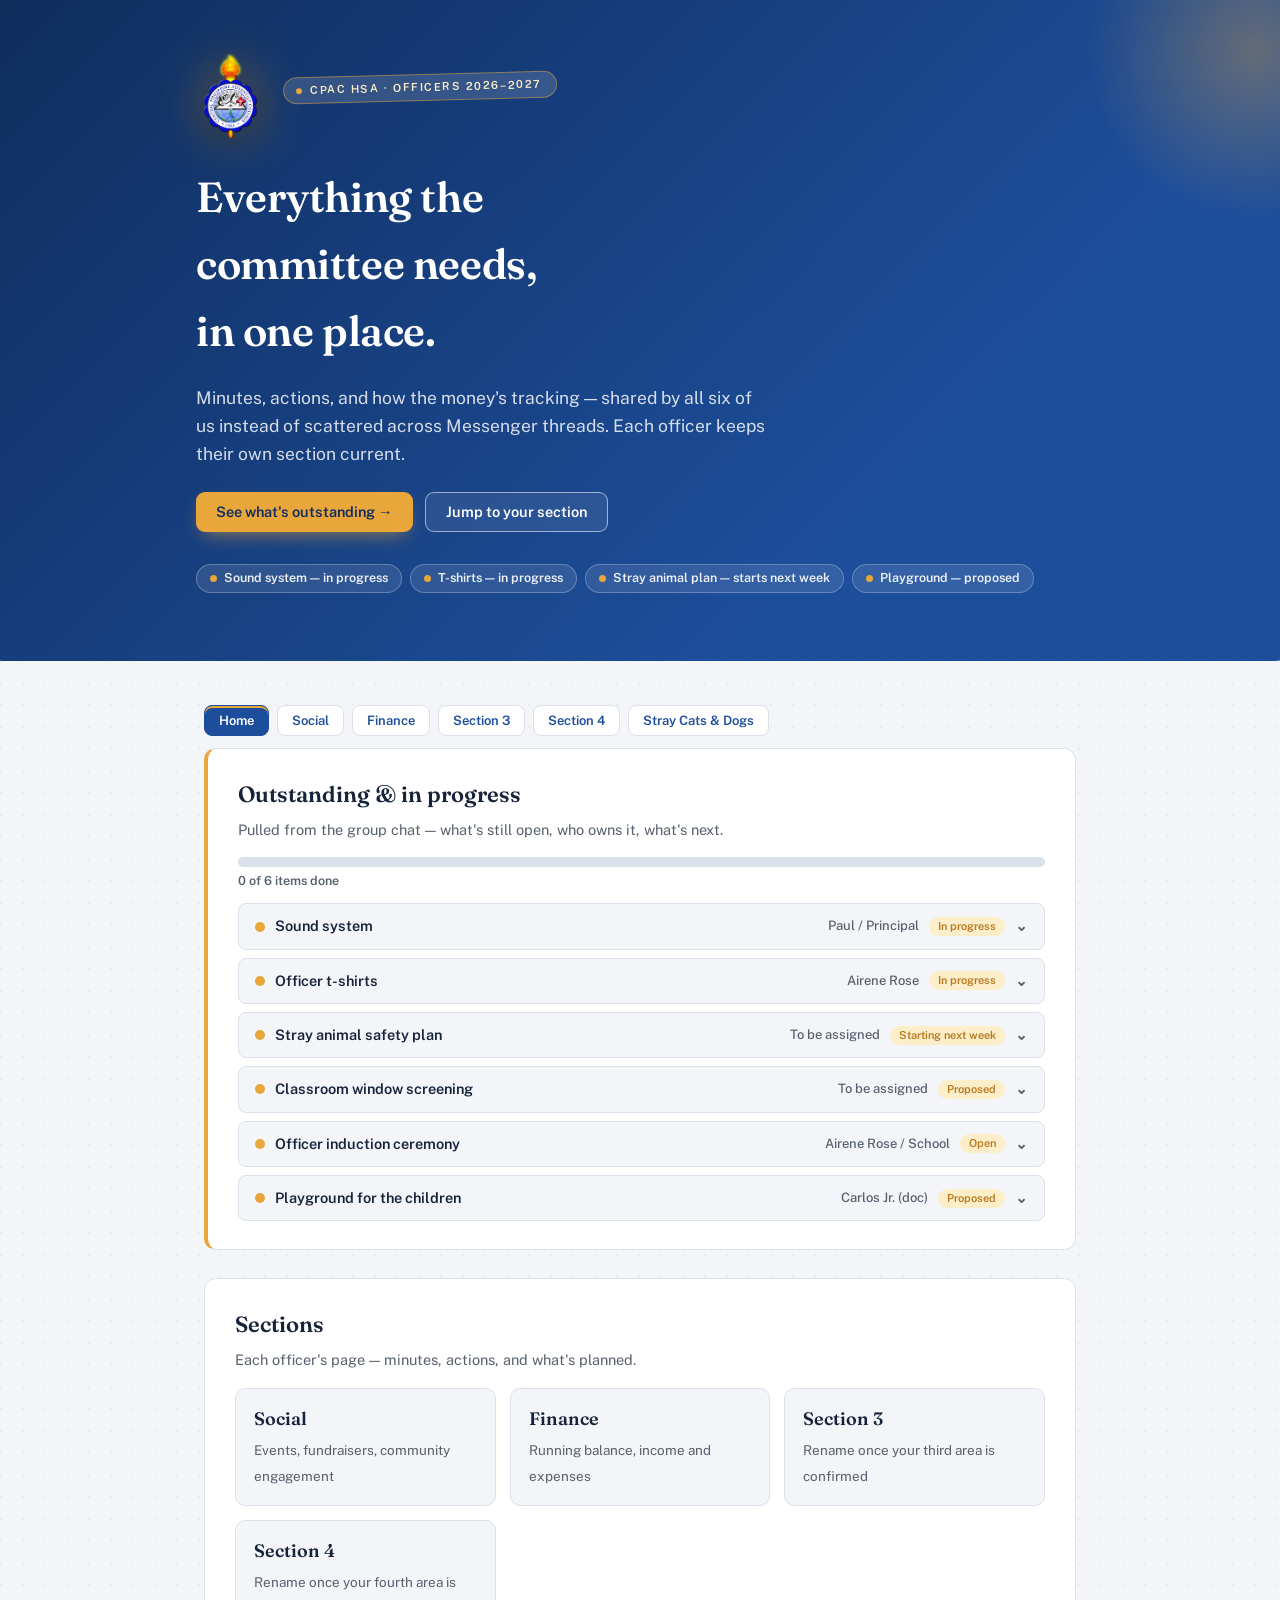
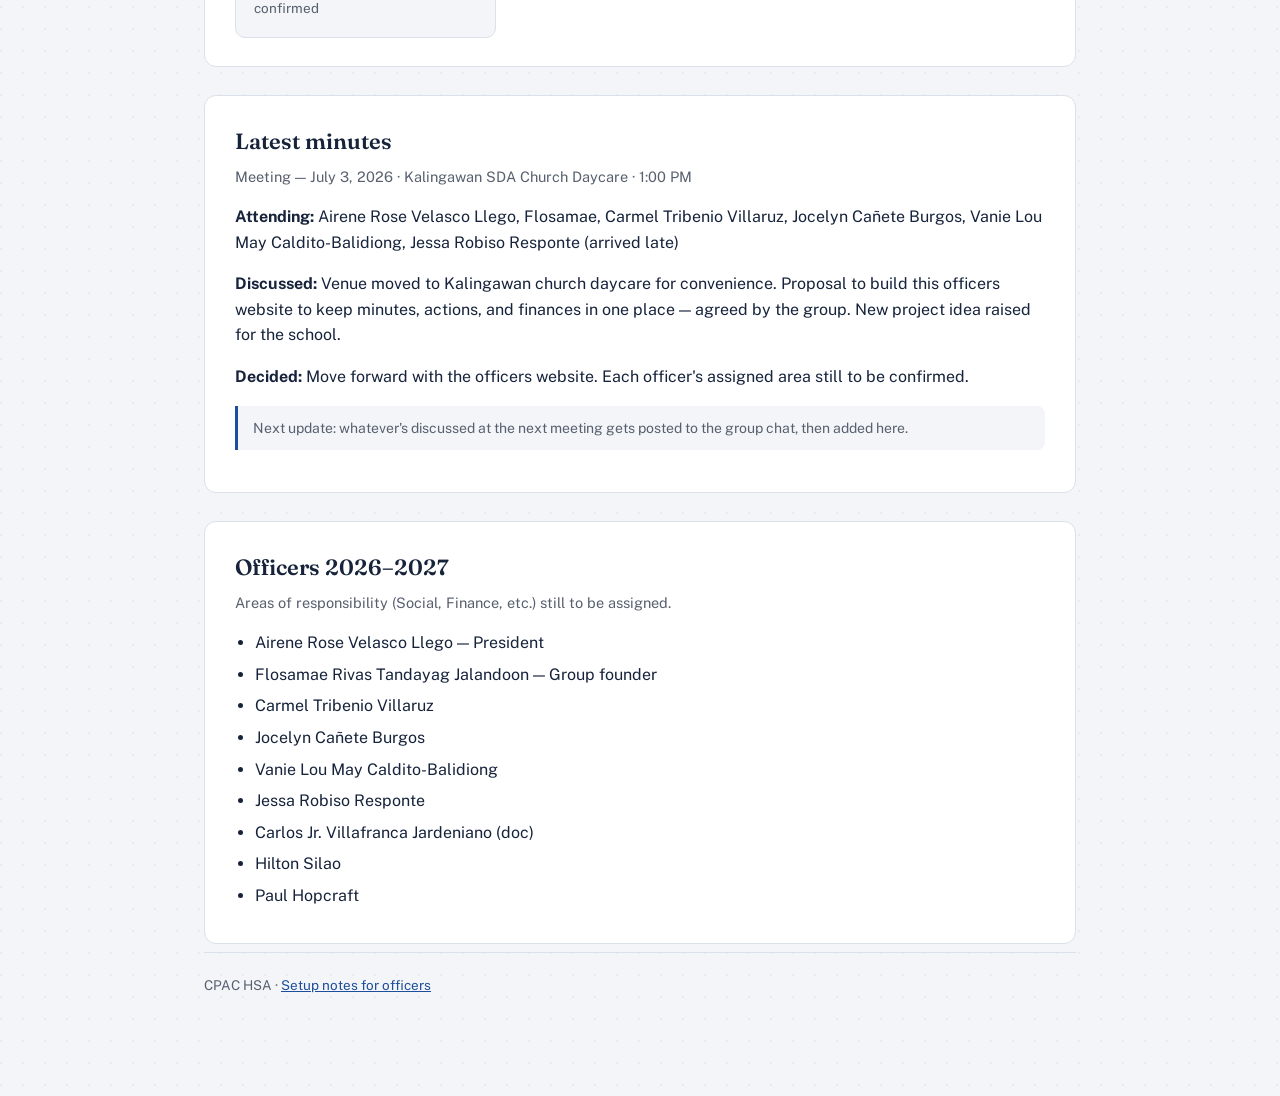
==== index.html @ 6b31837d "Add auto-counted progress bar for outstanding items and sound-system fund bar" ====
<!DOCTYPE html>
<html lang="en">
<head>
<meta charset="UTF-8">
<meta name="viewport" content="width=device-width, initial-scale=1.0">
<title>CPAC HSA — Officers Hub</title>
<link rel="icon" href="assets/logo-cpac.png">
<link rel="stylesheet" href="assets/style.css">
</head>
<body>
<header class="masthead hero-band">
  <div class="hero-inner">
    <div class="hero">
      <div class="brandrow">
        <img src="assets/logo-cpac.png" alt="Central Philippine Adventist College crest" class="crest">
        <span class="badge"><span class="dot"></span>CPAC HSA · Officers 2026&ndash;2027</span>
      </div>
      <h1>Everything the committee needs, in one place.</h1>
      <p class="lede">Minutes, actions, and how the money's tracking — shared by all six of us instead of scattered across Messenger threads. Each officer keeps their own section current.</p>
      <div class="hero-actions">
        <a href="#outstanding" class="btn primary">See what's outstanding →</a>
        <a href="#sections" class="btn secondary">Jump to your section</a>
      </div>
      <ul class="hero-chips">
        <li><a href="#chip-sound"><span class="hc-dot"></span>Sound system — in progress</a></li>
        <li><a href="#chip-tshirts"><span class="hc-dot"></span>T-shirts — in progress</a></li>
        <li><a href="#chip-stray"><span class="hc-dot"></span>Stray animal plan — starts next week</a></li>
        <li><a href="#chip-playground"><span class="hc-dot"></span>Playground — proposed</a></li>
      </ul>
    </div>
  </div>
</header>

<div class="wrap">
  <nav class="sitenav">
    <a href="index.html" class="current">Home</a>
    <a href="social.html">Social</a>
    <a href="finance.html">Finance</a>
    <a href="section-3.html">Section 3</a>
    <a href="section-4.html">Section 4</a>
    <a href="poll.html">Stray Cats &amp; Dogs</a>
  </nav>

  <main>
    <section class="card spotlight" id="outstanding">
      <h2>Outstanding &amp; in progress</h2>
      <p class="sub">Pulled from the group chat — what's still open, who owns it, what's next.</p>
      <div class="progress-track"><div class="progress-fill" id="outstanding-progress-fill"></div></div>
      <p class="progress-label" id="outstanding-progress-label">Counting…</p>
      <div class="agreed-list">
        <details class="agreed-item" id="chip-sound">
          <summary>
            <span class="dot"></span>
            <span class="ti-title">Sound system</span>
            <span class="ti-owner">Paul / Principal</span>
            <span class="status-pill open">In progress</span>
          </summary>
          <div class="agreed-detail">
            <p>Target is a JBL sound system (~₱45,000) plus a mic (~₱7,000). Paul donated ₱20,000 already; the school promised to cover the rest as a refund tied to last year's iLearn payments.</p>
            <p><strong>Next action:</strong> Paul spoke to the principal on July 2 — hoping to pick it up next week from the supplier (Jvs) once the school releases the remaining funds. Target is to have it ready before the induction ceremony.</p>
          </div>
        </details>
        <details class="agreed-item" id="chip-tshirts">
          <summary>
            <span class="dot"></span>
            <span class="ti-title">Officer t-shirts</span>
            <span class="ti-owner">Airene Rose</span>
            <span class="status-pill open">In progress</span>
          </summary>
          <div class="agreed-detail">
            <p>Plain shirt (not polo, to keep the cost down), CPAC logo on the front. Back text and a possible motto are still being finalized — the group agreed to drop "HSA Officer" from the back since it's already on the front.</p>
            <p><strong>Next action:</strong> Airene Rose is canvassing prices in Murcia (last reference was ₱350–400) before placing the order.</p>
          </div>
        </details>
        <details class="agreed-item" id="chip-stray">
          <summary>
            <span class="dot"></span>
            <span class="ti-title">Stray animal safety plan</span>
            <span class="ti-owner">To be assigned</span>
            <span class="status-pill open">Starting next week</span>
          </summary>
          <div class="agreed-detail">
            <p>A parent was bitten by a stray cat on campus and needed rabies shots. The agreed approach is prevention, not culling: fence repair, campus clean-up, no dogs on campus, and screening classroom windows.</p>
            <p><strong>Next action:</strong> Paul is providing the labor (bringing a helper down next week) — but no officer has taken ownership of seeing it through yet. <a href="poll.html">Full plan and breakdown →</a></p>
          </div>
        </details>
        <details class="agreed-item">
          <summary>
            <span class="dot"></span>
            <span class="ti-title">Classroom window screening</span>
            <span class="ti-owner">To be assigned</span>
            <span class="status-pill open">Proposed</span>
          </summary>
          <div class="agreed-detail">
            <p>Jessa's idea, to keep cats (and insects/mosquitos) from getting into classrooms through the windows.</p>
            <p><strong>Next action:</strong> Get quotes — could run as a per-classroom project once someone picks it up.</p>
          </div>
        </details>
        <details class="agreed-item">
          <summary>
            <span class="dot"></span>
            <span class="ti-title">Officer induction ceremony</span>
            <span class="ti-owner">Airene Rose / School</span>
            <span class="status-pill open">Open</span>
          </summary>
          <div class="agreed-detail">
            <p>Ma'am Drocelyn raised this with Airene Rose — no date has been confirmed yet.</p>
            <p><strong>Next action:</strong> The sound system purchase is being targeted to finish before the induction so it can be used there and presented to parents.</p>
          </div>
        </details>
        <details class="agreed-item" id="chip-playground">
          <summary>
            <span class="dot"></span>
            <span class="ti-title">Playground for the children</span>
            <span class="ti-owner">Carlos Jr. (doc)</span>
            <span class="status-pill open">Proposed</span>
          </summary>
          <div class="agreed-detail">
            <p>Raised by Carlos Jr. at the July 3 meeting: <em>"Project suggestion ko is playground para sa mga bata"</em> — "My project suggestion is a playground for the children."</p>
            <p><strong>Next action:</strong> Just a one-line proposal so far — no cost, location, or timeline discussed yet. Needs fleshing out at a future meeting.</p>
          </div>
        </details>
      </div>
    </section>

    <section class="card" id="sections">
      <h2>Sections</h2>
      <p class="sub">Each officer's page — minutes, actions, and what's planned.</p>
      <div class="section-grid">
        <a class="section-tile" href="social.html">
          <span class="name">Social</span>
          <span class="desc">Events, fundraisers, community engagement</span>
        </a>
        <a class="section-tile" href="finance.html">
          <span class="name">Finance</span>
          <span class="desc">Running balance, income and expenses</span>
        </a>
        <a class="section-tile" href="section-3.html">
          <span class="name">Section 3</span>
          <span class="desc">Rename once your third area is confirmed</span>
        </a>
        <a class="section-tile" href="section-4.html">
          <span class="name">Section 4</span>
          <span class="desc">Rename once your fourth area is confirmed</span>
        </a>
      </div>
    </section>

    <section class="card">
      <h2>Latest minutes</h2>
      <p class="sub">Meeting — July 3, 2026 · Kalingawan SDA Church Daycare · 1:00 PM</p>
      <p><strong>Attending:</strong> Airene Rose Velasco Llego, Flosamae, Carmel Tribenio Villaruz, Jocelyn Cañete Burgos, Vanie Lou May Caldito-Balidiong, Jessa Robiso Responte (arrived late)</p>
      <p><strong>Discussed:</strong> Venue moved to Kalingawan church daycare for convenience. Proposal to build this officers website to keep minutes, actions, and finances in one place — agreed by the group. New project idea raised for the school.</p>
      <p><strong>Decided:</strong> Move forward with the officers website. Each officer's assigned area still to be confirmed.</p>
      <p class="note">Next update: whatever's discussed at the next meeting gets posted to the group chat, then added here.</p>
    </section>

    <section class="card">
      <h2>Officers 2026&ndash;2027</h2>
      <p class="sub">Areas of responsibility (Social, Finance, etc.) still to be assigned.</p>
      <ul class="plans">
        <li>Airene Rose Velasco Llego — President</li>
        <li>Flosamae Rivas Tandayag Jalandoon — Group founder</li>
        <li>Carmel Tribenio Villaruz</li>
        <li>Jocelyn Cañete Burgos</li>
        <li>Vanie Lou May Caldito-Balidiong</li>
        <li>Jessa Robiso Responte</li>
        <li>Carlos Jr. Villafranca Jardeniano (doc)</li>
        <li>Hilton Silao</li>
        <li>Paul Hopcraft</li>
      </ul>
    </section>
  </main>

  <footer>CPAC HSA · <a href="SETUP.md">Setup notes for officers</a></footer>
</div>
<script>
(function(){
  function openTarget(){
    var id = location.hash.slice(1);
    if(!id) return;
    var el = document.getElementById(id);
    if(!el) return;
    var details = el.tagName === 'DETAILS' ? el : el.closest('details');
    if(details && !details.open){ details.open = true; }
    if(el.scrollIntoView) el.scrollIntoView({behavior:'smooth', block:'start'});
  }
  window.addEventListener('hashchange', openTarget);
  if(location.hash) openTarget();

  var pills = document.querySelectorAll('#outstanding .status-pill');
  var total = pills.length;
  var done = document.querySelectorAll('#outstanding .status-pill.done').length;
  var pct = total ? Math.round((done / total) * 100) : 0;
  var fill = document.getElementById('outstanding-progress-fill');
  var label = document.getElementById('outstanding-progress-label');
  if(fill) fill.style.width = pct + '%';
  if(label) label.textContent = done + ' of ' + total + ' items done';
})();
</script>
</body>
</html>
---- assets/style.css ----
@font-face{
  font-family:'Fraunces';
  font-style:normal;
  font-weight:600 700;
  font-display:swap;
  src:url([data-uri]) format('woff2');
}
@font-face{
  font-family:'Fraunces';
  font-style:italic;
  font-weight:500;
  font-display:swap;
  src:url([data-uri]) format('woff2');
}
@font-face{
  font-family:'Public Sans';
  font-style:normal;
  font-weight:400 700;
  font-display:swap;
  src:url([data-uri]) format('woff2');
}

:root{
  --paper:#F3F5F8;
  --surface:#FFFFFF;
  --ink:#16233B;
  --ink-soft:#57606E;
  --blue:#1D4E9B;
  --blue-deep:#0F2D5C;
  --blue-dim:#E1E9F7;
  --gold:#E8A63B;
  --gold-deep:#B9791F;
  --gold-dim:#FBEEC9;
  --line:#DBE1EA;
  --radius:12px;
}
*{box-sizing:border-box;}
html{scroll-behavior:smooth;}
body{
  background:
    radial-gradient(circle at 1px 1px, rgba(29,78,155,0.06) 1px, transparent 0) 0 0/22px 22px,
    var(--paper);
  color:var(--ink);
  font-family:'Public Sans',-apple-system,"Segoe UI",Roboto,Helvetica,Arial,sans-serif;
  line-height:1.6;
  font-size:16px;
  margin:0;
}
.wrap{max-width:920px; margin:0 auto; padding:0 24px 100px;}

h1,h2,h3{
  font-family:'Fraunces',Georgia,serif;
  font-weight:600;
  text-wrap:balance;
  color:var(--ink);
  margin:0;
}

/* ---- masthead / badge (section pages) ---- */
header.masthead{padding:44px 0 32px; margin-bottom:40px; border-bottom:1px solid var(--line);}
.brandrow{display:flex; align-items:center; gap:16px; margin-bottom:2px;}
.crest{height:64px; width:auto; flex:none; filter:drop-shadow(0 3px 8px rgba(22,35,59,0.18));}
.badge{
  display:inline-flex;
  align-items:center;
  gap:8px;
  font:600 11px/1 'Public Sans',sans-serif;
  letter-spacing:.14em;
  text-transform:uppercase;
  color:var(--blue);
  background:var(--blue-dim);
  padding:7px 14px 7px 12px;
  border-radius:999px;
  border:1px solid rgba(29,78,155,0.18);
  transform:rotate(-1.5deg);
  margin-bottom:18px;
}
.badge .dot{width:6px; height:6px; border-radius:50%; background:var(--gold);}
header.masthead h1{font-size:34px; margin-bottom:10px; letter-spacing:-0.01em;}
header.masthead p.tagline{
  font-family:'Fraunces',Georgia,serif;
  font-style:italic;
  font-weight:500;
  color:var(--ink-soft);
  font-size:17px;
  max-width:56ch;
  margin:0 0 4px;
}
header.masthead p.meta{color:var(--ink-soft); max-width:60ch; margin:0; font-size:14.5px;}

nav.sitenav{display:flex; flex-wrap:wrap; gap:8px; margin-top:22px;}
nav.sitenav a{
  font:600 13px/1 'Public Sans',sans-serif;
  color:var(--blue);
  background:var(--surface);
  border:1px solid var(--line);
  text-decoration:none;
  padding:8px 14px;
  border-radius:8px;
  transition:background .15s ease, color .15s ease, border-color .15s ease;
}
nav.sitenav a:hover{border-color:var(--blue); background:var(--blue-dim);}
nav.sitenav a.current{background:var(--blue); color:#fff; border-color:var(--blue); box-shadow:0 2px 0 var(--gold) inset;}

/* ---- hero band (home page only) ---- */
header.masthead.hero-band{
  position:relative;
  overflow:hidden;
  background:linear-gradient(135deg, var(--blue-deep), var(--blue) 70%);
  border-radius:0 0 28px 28px;
  padding:52px 40px 60px;
  margin:0 -24px 44px;
  color:#fff;
  border-bottom:none;
}
.hero-band::before{
  content:"";
  position:absolute;
  top:-120px; right:-120px;
  width:340px; height:340px;
  border-radius:50%;
  background:radial-gradient(circle, rgba(232,166,59,0.35), transparent 70%);
  pointer-events:none;
}
.hero-band .wrap{padding:0; max-width:100%;}
.hero-inner{max-width:920px; margin:0 auto; padding:0 16px; position:relative;}
.hero{display:flex; flex-direction:column; gap:18px; padding-bottom:8px;}
.hero .brandrow{margin-bottom:6px;}
.hero .crest{height:88px; filter:drop-shadow(0 6px 18px rgba(0,0,0,0.35)) drop-shadow(0 0 24px rgba(232,166,59,0.45));}
.hero .badge{
  background:rgba(255,255,255,0.14);
  color:var(--gold-dim);
  border:1px solid rgba(232,166,59,0.5);
}
.hero .badge .dot{background:var(--gold);}
.masthead.hero-band h1{color:#fff; font-size:42px; max-width:16ch; margin-bottom:0;}
.hero p.lede{
  font-size:17.5px;
  color:rgba(255,255,255,0.82);
  max-width:52ch;
  margin:0;
}
.hero-actions{display:flex; flex-wrap:wrap; gap:12px; margin-top:6px;}
.hero-chips{
  list-style:none; margin:14px 0 0; padding:0;
  display:flex; flex-wrap:wrap; gap:8px;
}
.hero-chips a{
  display:flex; align-items:center; gap:7px;
  font:600 12.5px/1 'Public Sans',sans-serif;
  color:rgba(255,255,255,0.92);
  background:rgba(255,255,255,0.1);
  border:1px solid rgba(255,255,255,0.25);
  border-radius:999px;
  padding:7px 13px;
  text-decoration:none;
  transition:background .15s ease, border-color .15s ease, transform .15s ease;
}
.hero-chips a:hover{
  background:rgba(255,255,255,0.2);
  border-color:rgba(232,166,59,0.7);
  transform:translateY(-1px);
}
.hero-chips .hc-dot{width:7px; height:7px; border-radius:50%; background:var(--gold); flex:none;}

@keyframes rowflash{
  0%{background:var(--gold-dim);}
  100%{background:transparent;}
}
:target{animation:rowflash 2s ease-out;}
.btn{
  display:inline-flex;
  align-items:center;
  gap:8px;
  font:600 14.5px/1 'Public Sans',sans-serif;
  padding:12px 20px;
  border-radius:9px;
  text-decoration:none;
  transition:transform .15s ease, box-shadow .15s ease;
}
.btn:hover{transform:translateY(-1px);}
.btn.primary{background:var(--gold); color:var(--blue-deep); box-shadow:0 8px 20px -8px rgba(232,166,59,0.7);}
.btn.secondary{background:rgba(255,255,255,0.08); color:#fff; border:1.5px solid rgba(255,255,255,0.55);}

main{display:flex; flex-direction:column; gap:28px; margin-top:12px;}

section.card{
  background:var(--surface);
  border:1px solid var(--line);
  border-radius:var(--radius);
  padding:28px 30px;
  transition:box-shadow .18s ease, transform .18s ease;
}
section.card:hover{box-shadow:0 14px 32px -18px rgba(15,45,92,0.28); transform:translateY(-2px);}
section.card.spotlight{border-left:4px solid var(--gold);}
section.card h2{font-size:22px; margin-bottom:6px;}
section.card .sub{color:var(--ink-soft); font-size:14.5px; margin:0 0 16px;}

.progress-track{
  height:10px;
  border-radius:999px;
  background:var(--line);
  overflow:hidden;
  margin-bottom:8px;
}
.progress-fill{
  height:100%;
  width:0%;
  background:linear-gradient(90deg, var(--blue), var(--gold));
  border-radius:999px;
  transition:width .5s ease;
}
.progress-label{
  font:600 12.5px/1 'Public Sans',sans-serif;
  color:var(--ink-soft);
  margin:0 0 16px;
}

.section-grid{display:grid; grid-template-columns:repeat(auto-fit,minmax(220px,1fr)); gap:14px;}
.section-tile{
  display:block;
  background:var(--paper);
  border:1px solid var(--line);
  border-radius:10px;
  padding:16px 18px;
  text-decoration:none;
  color:var(--ink);
  transition:border-color .15s ease, background .15s ease, transform .15s ease;
}
.section-tile:hover{border-color:var(--blue); background:var(--blue-dim); transform:translateY(-2px);}
.section-tile .name{font-family:'Fraunces',serif; font-weight:600; font-size:18px; display:block; margin-bottom:4px;}
.section-tile .desc{font-size:13.5px; color:var(--ink-soft);}

table{width:100%; border-collapse:collapse; font-size:14.5px;}
th,td{text-align:left; padding:10px 12px; border-bottom:1px solid var(--line);}
th{
  font:600 11px/1 'Public Sans',sans-serif;
  letter-spacing:.07em;
  text-transform:uppercase;
  color:var(--ink-soft);
  background:var(--paper);
}
td.num{font-variant-numeric:tabular-nums; text-align:right;}
.tablewrap{overflow-x:auto; border:1px solid var(--line); border-radius:10px;}
.tablewrap table{border:none;}

.status-pill{display:inline-block; font:600 11px/1 'Public Sans',sans-serif; padding:4px 9px; border-radius:999px;}
.status-pill.open{background:var(--gold-dim); color:var(--gold-deep);}
.status-pill.done{background:var(--blue-dim); color:var(--blue);}

.embed-slot{
  background:var(--paper);
  border:2px dashed var(--gold);
  border-radius:10px;
  padding:20px;
  color:var(--ink-soft);
  font-size:14px;
}
.embed-slot strong{color:var(--ink);}

.agreed-list{display:flex; flex-direction:column; gap:8px; margin-top:16px;}
.agreed-item{
  background:var(--paper);
  border:1px solid var(--line);
  border-radius:8px;
  overflow:hidden;
}
.agreed-item summary{
  display:flex; align-items:center; gap:10px; flex-wrap:wrap; row-gap:6px;
  padding:12px 16px;
  font:600 14.5px/1.4 'Public Sans',sans-serif;
  color:var(--ink);
  cursor:pointer;
  list-style:none;
  transition:background .15s ease;
}
.agreed-item summary::-webkit-details-marker{display:none;}
.agreed-item summary:hover{background:var(--blue-dim);}
.agreed-item summary .dot{width:10px; height:10px; border-radius:50%; background:var(--gold); flex:none;}
.agreed-item summary .ti-title{flex:1 1 auto; min-width:140px;}
.agreed-item summary .ti-owner{color:var(--ink-soft); font-weight:500; font-size:13px; white-space:nowrap;}
.agreed-item summary::after{
  content:"⌄";
  margin-left:auto;
  color:var(--ink-soft);
  transition:transform .15s ease;
}
.agreed-item[open] summary{border-bottom:1px solid var(--line);}
.agreed-item[open] summary::after{transform:rotate(180deg);}
.agreed-detail{padding:13px 16px 15px; font-size:14px; color:var(--ink-soft);}
.agreed-detail p{margin:0 0 8px;}
.agreed-detail p:last-child{margin-bottom:0;}
.agreed-detail strong{color:var(--ink);}

.poll-options{list-style:none; margin:18px 0 0; padding:0; display:flex; flex-direction:column; gap:9px;}
.poll-options li{
  display:flex; align-items:center; gap:12px;
  background:var(--paper); border:1px solid var(--line); border-radius:8px;
  padding:12px 16px; font-size:14.5px;
  transition:border-color .15s ease;
}
.poll-options li:hover{border-color:var(--gold);}
.poll-options li .dot{width:10px; height:10px; border-radius:50%; background:var(--gold); flex:none;}

.note{
  font-size:14px;
  color:var(--ink-soft);
  background:var(--paper);
  border-left:3px solid var(--blue);
  padding:11px 15px;
  border-radius:0 8px 8px 0;
}

ul.plans{margin:0; padding-left:20px;}
ul.plans li{margin-bottom:6px;}

footer{
  border-top:1px solid var(--line);
  margin-top:8px;
  padding-top:22px;
  color:var(--ink-soft);
  font-size:13.5px;
}
footer a{color:var(--blue);}

@media (prefers-reduced-motion: reduce){
  *{transition:none !important;}
  html{scroll-behavior:auto;}
}
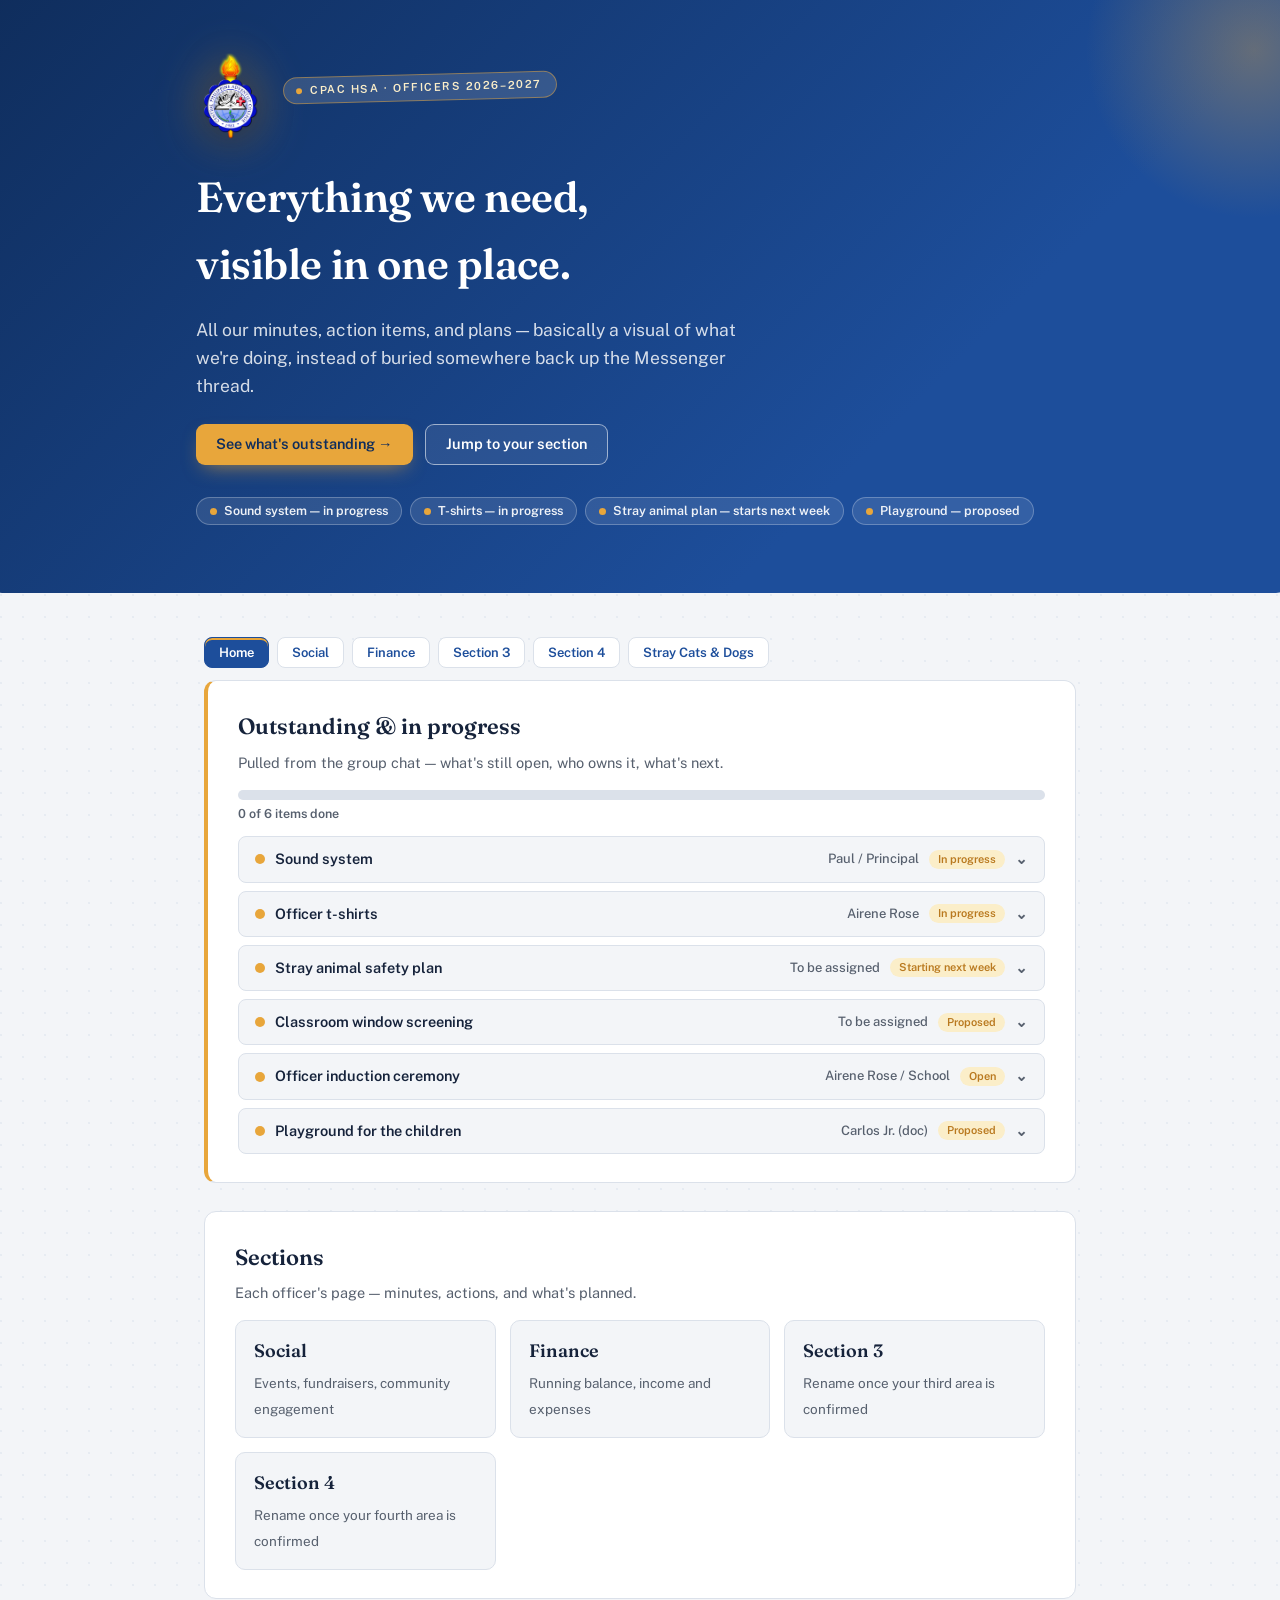
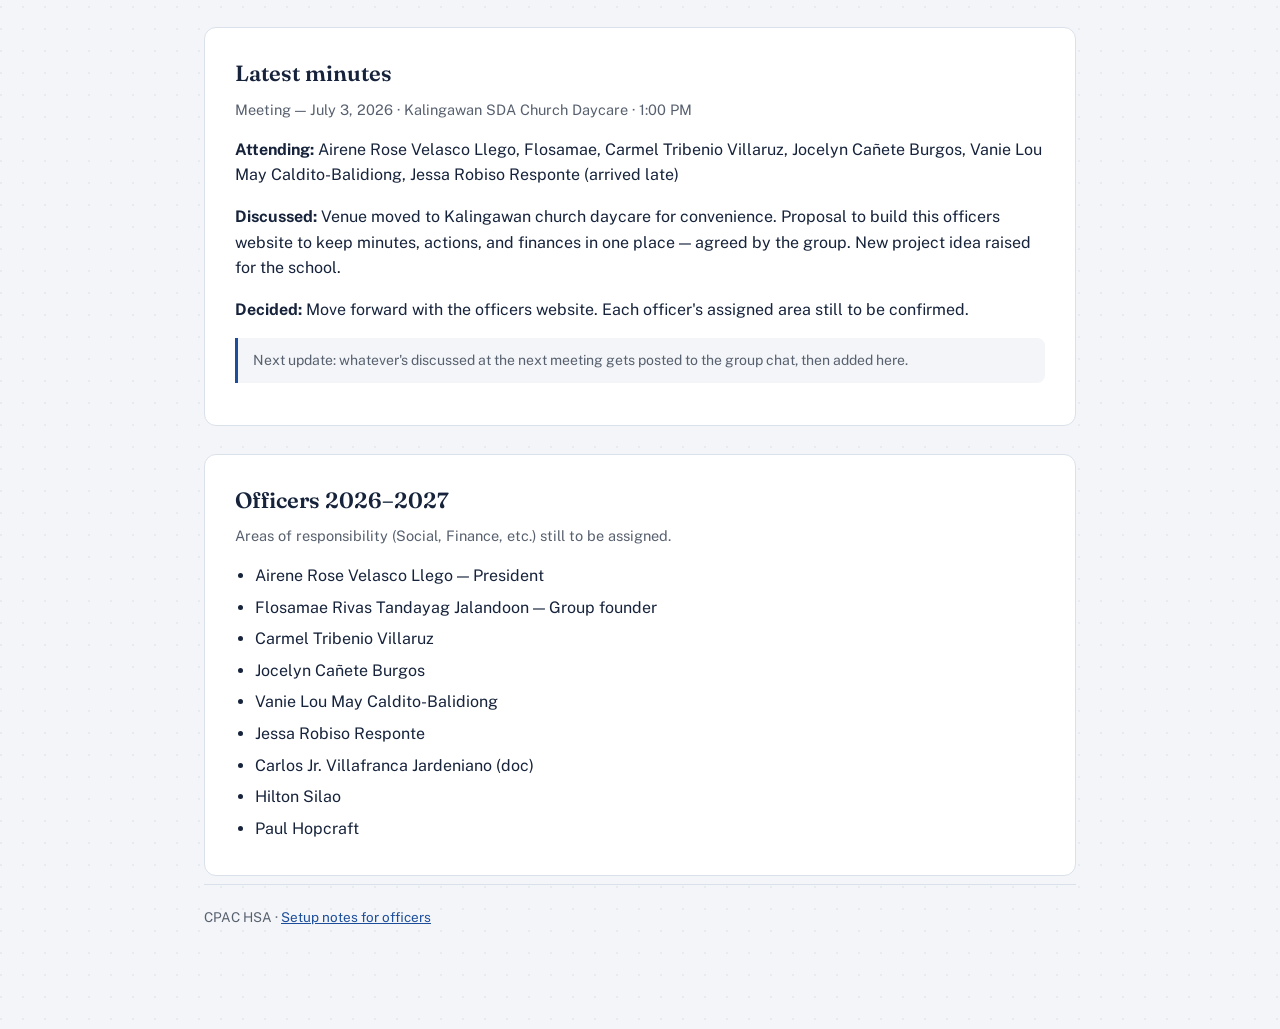
==== commit b23d1607: "Rewrite key copy in Paul's own voice, pulled from his actual chat messages" ====
--- a/index.html
+++ b/index.html
@@ -15,8 +15,8 @@
         <img src="assets/logo-cpac.png" alt="Central Philippine Adventist College crest" class="crest">
         <span class="badge"><span class="dot"></span>CPAC HSA · Officers 2026&ndash;2027</span>
       </div>
-      <h1>Everything the committee needs, in one place.</h1>
-      <p class="lede">Minutes, actions, and how the money's tracking — shared by all six of us instead of scattered across Messenger threads. Each officer keeps their own section current.</p>
+      <h1>Everything we need, visible in one place.</h1>
+      <p class="lede">All our minutes, action items, and plans — basically a visual of what we're doing, instead of buried somewhere back up the Messenger thread.</p>
       <div class="hero-actions">
         <a href="#outstanding" class="btn primary">See what's outstanding →</a>
         <a href="#sections" class="btn secondary">Jump to your section</a>
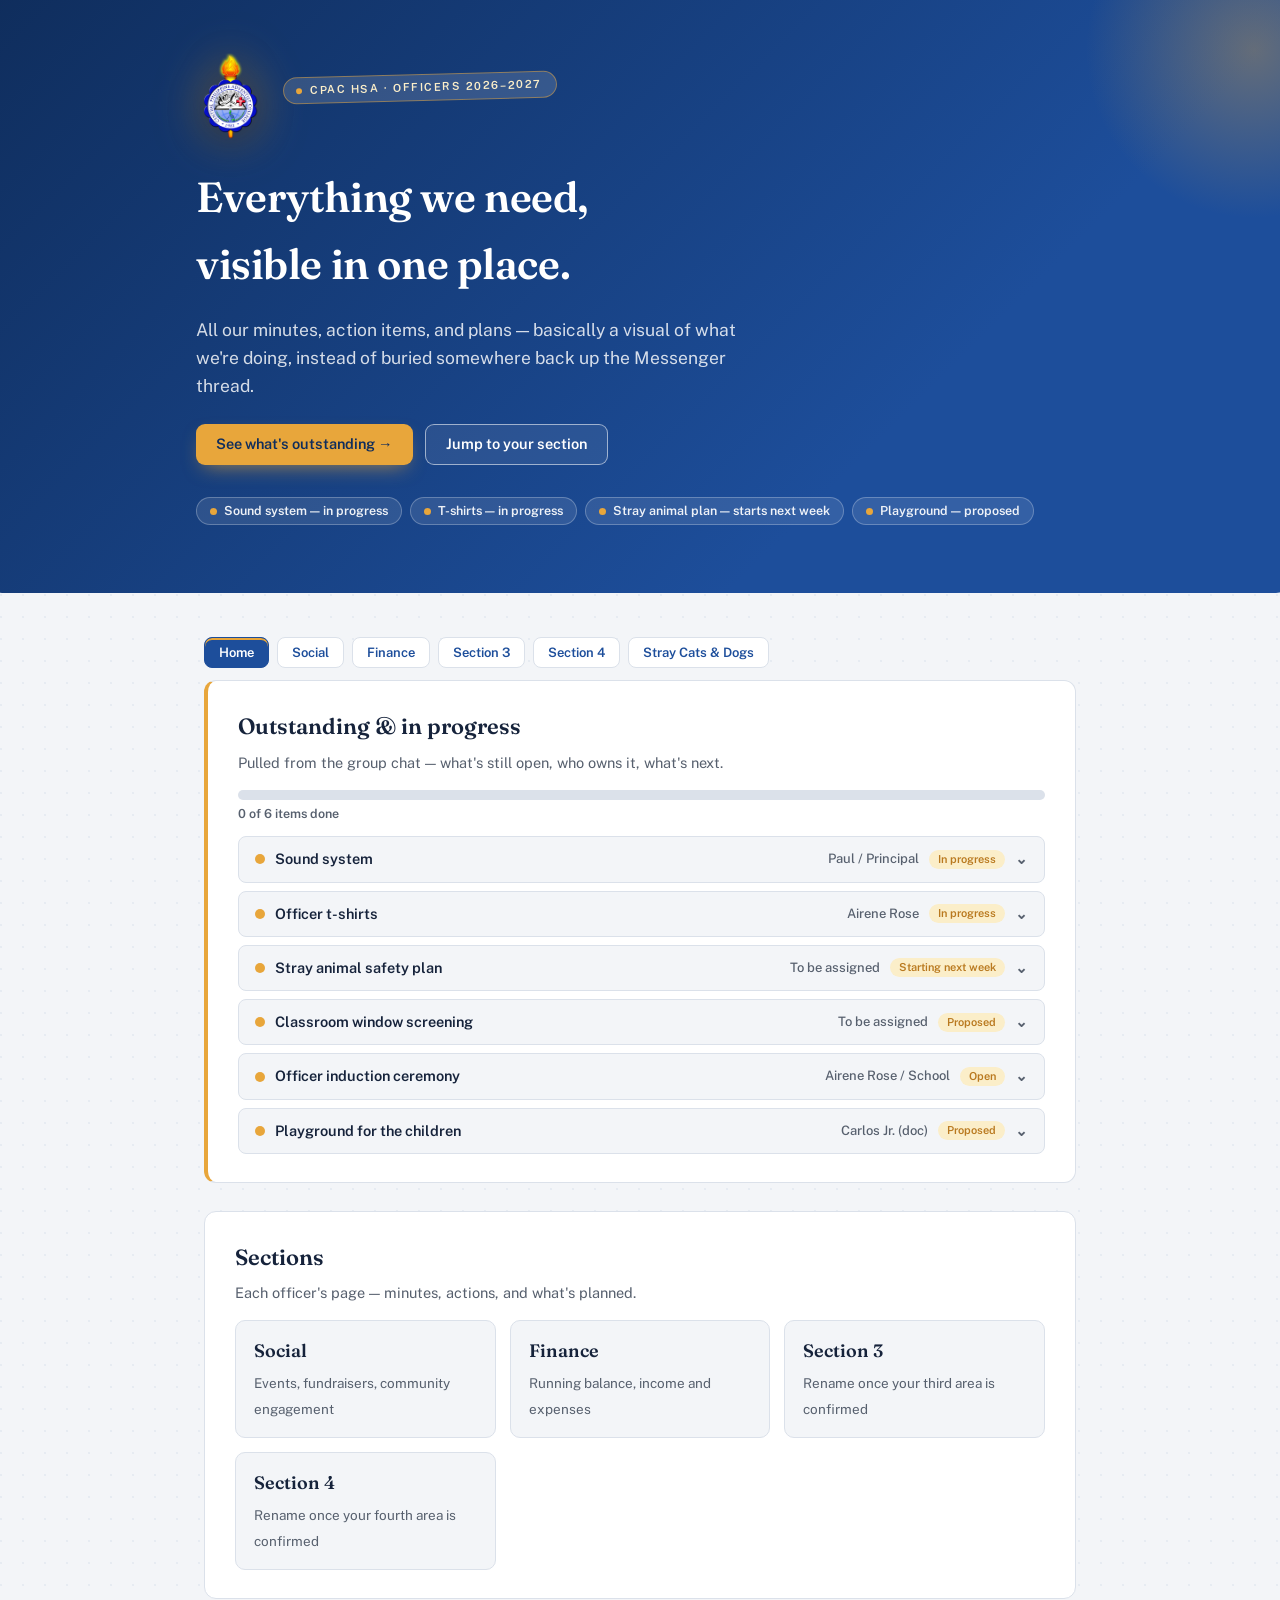
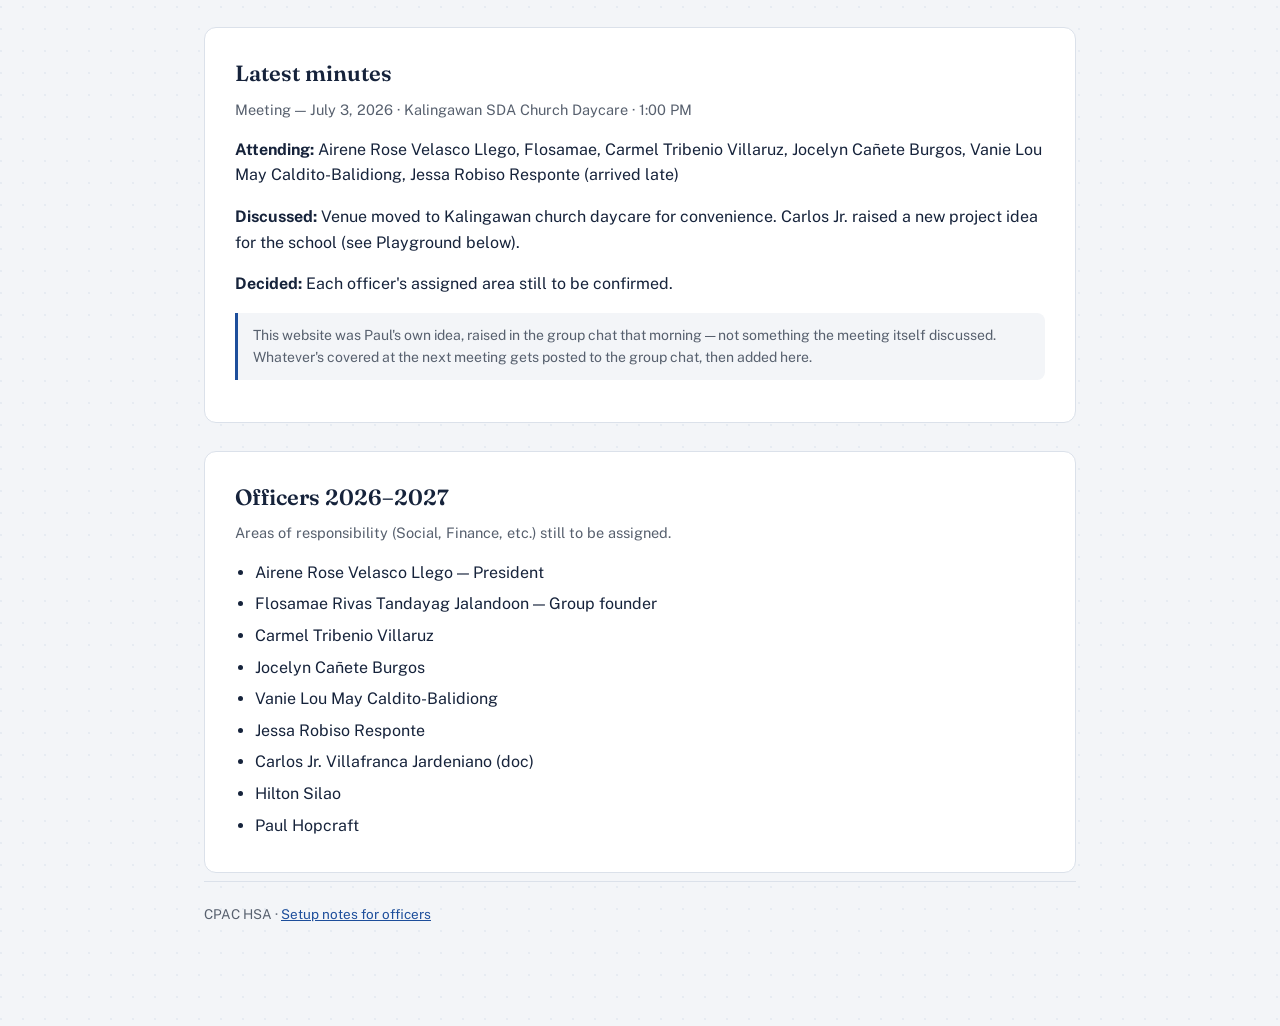
==== commit 8b7dac47: "Correct minutes: website was Paul's own idea, not something the meeting discussed" ====
--- a/index.html
+++ b/index.html
@@ -150,9 +150,9 @@
       <h2>Latest minutes</h2>
       <p class="sub">Meeting — July 3, 2026 · Kalingawan SDA Church Daycare · 1:00 PM</p>
       <p><strong>Attending:</strong> Airene Rose Velasco Llego, Flosamae, Carmel Tribenio Villaruz, Jocelyn Cañete Burgos, Vanie Lou May Caldito-Balidiong, Jessa Robiso Responte (arrived late)</p>
-      <p><strong>Discussed:</strong> Venue moved to Kalingawan church daycare for convenience. Proposal to build this officers website to keep minutes, actions, and finances in one place — agreed by the group. New project idea raised for the school.</p>
-      <p><strong>Decided:</strong> Move forward with the officers website. Each officer's assigned area still to be confirmed.</p>
-      <p class="note">Next update: whatever's discussed at the next meeting gets posted to the group chat, then added here.</p>
+      <p><strong>Discussed:</strong> Venue moved to Kalingawan church daycare for convenience. Carlos Jr. raised a new project idea for the school (see Playground below).</p>
+      <p><strong>Decided:</strong> Each officer's assigned area still to be confirmed.</p>
+      <p class="note">This website was Paul's own idea, raised in the group chat that morning — not something the meeting itself discussed. Whatever's covered at the next meeting gets posted to the group chat, then added here.</p>
     </section>
 
     <section class="card">
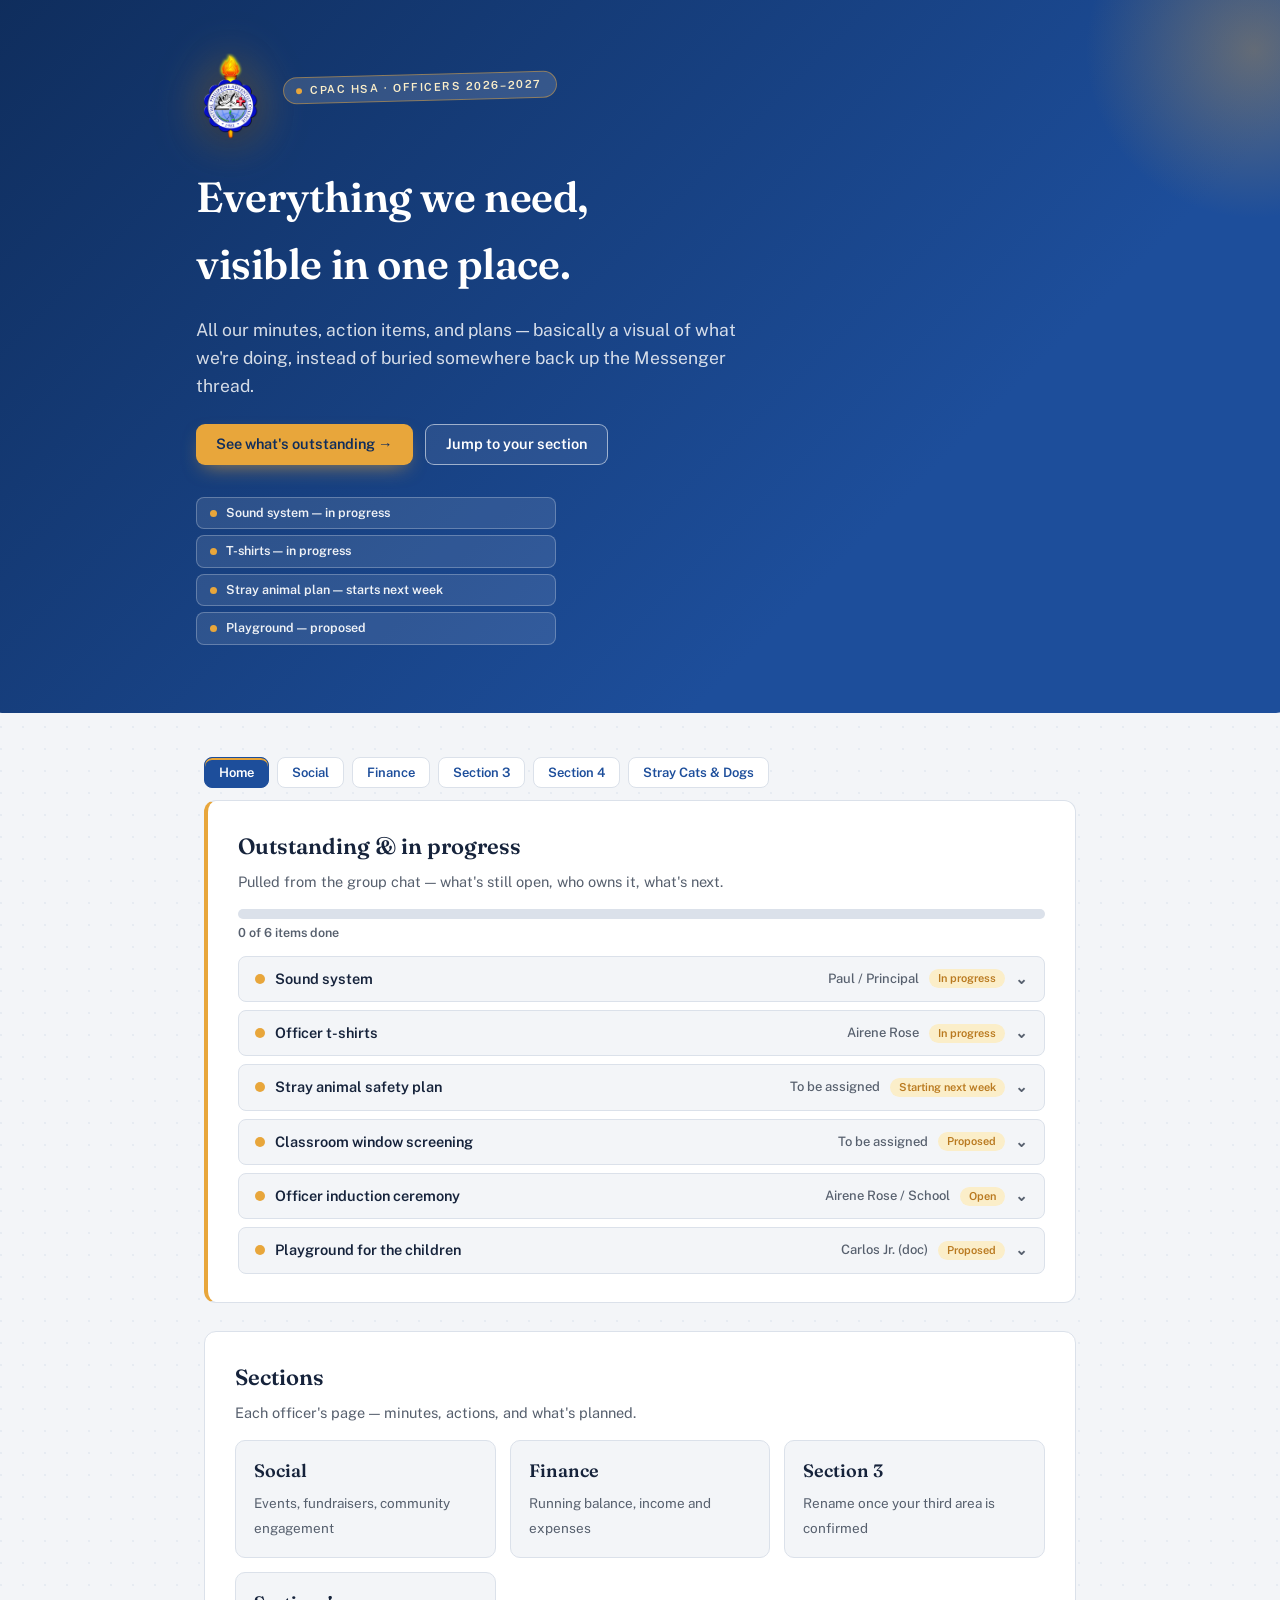
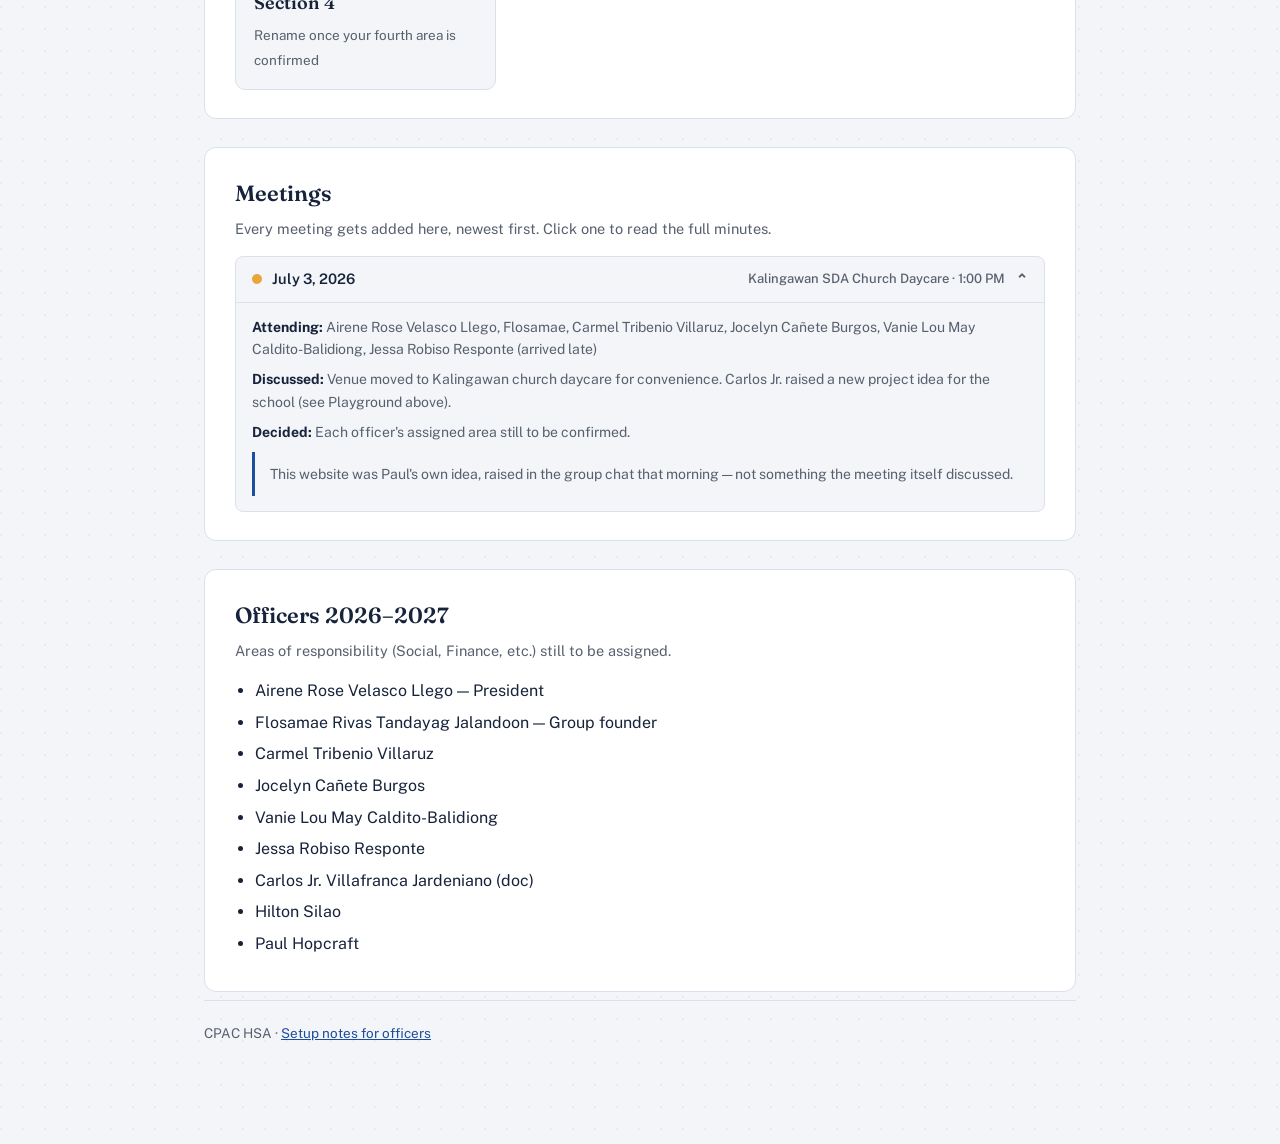
==== commit 24f77c07: "Stack hero status chips vertically; turn Latest Minutes into a growing Meetings list" ====
--- a/index.html
+++ b/index.html
@@ -146,13 +146,24 @@
       </div>
     </section>
 
-    <section class="card">
-      <h2>Latest minutes</h2>
-      <p class="sub">Meeting — July 3, 2026 · Kalingawan SDA Church Daycare · 1:00 PM</p>
-      <p><strong>Attending:</strong> Airene Rose Velasco Llego, Flosamae, Carmel Tribenio Villaruz, Jocelyn Cañete Burgos, Vanie Lou May Caldito-Balidiong, Jessa Robiso Responte (arrived late)</p>
-      <p><strong>Discussed:</strong> Venue moved to Kalingawan church daycare for convenience. Carlos Jr. raised a new project idea for the school (see Playground below).</p>
-      <p><strong>Decided:</strong> Each officer's assigned area still to be confirmed.</p>
-      <p class="note">This website was Paul's own idea, raised in the group chat that morning — not something the meeting itself discussed. Whatever's covered at the next meeting gets posted to the group chat, then added here.</p>
+    <section class="card" id="meetings">
+      <h2>Meetings</h2>
+      <p class="sub">Every meeting gets added here, newest first. Click one to read the full minutes.</p>
+      <div class="agreed-list">
+        <details class="agreed-item" open>
+          <summary>
+            <span class="dot"></span>
+            <span class="ti-title">July 3, 2026</span>
+            <span class="ti-owner">Kalingawan SDA Church Daycare · 1:00 PM</span>
+          </summary>
+          <div class="agreed-detail">
+            <p><strong>Attending:</strong> Airene Rose Velasco Llego, Flosamae, Carmel Tribenio Villaruz, Jocelyn Cañete Burgos, Vanie Lou May Caldito-Balidiong, Jessa Robiso Responte (arrived late)</p>
+            <p><strong>Discussed:</strong> Venue moved to Kalingawan church daycare for convenience. Carlos Jr. raised a new project idea for the school (see Playground above).</p>
+            <p><strong>Decided:</strong> Each officer's assigned area still to be confirmed.</p>
+            <p class="note">This website was Paul's own idea, raised in the group chat that morning — not something the meeting itself discussed.</p>
+          </div>
+        </details>
+      </div>
     </section>
 
     <section class="card">
--- a/assets/style.css
+++ b/assets/style.css
@@ -143,16 +143,17 @@
 .hero-actions{display:flex; flex-wrap:wrap; gap:12px; margin-top:6px;}
 .hero-chips{
   list-style:none; margin:14px 0 0; padding:0;
-  display:flex; flex-wrap:wrap; gap:8px;
+  display:flex; flex-direction:column; gap:6px;
+  max-width:360px;
 }
 .hero-chips a{
-  display:flex; align-items:center; gap:7px;
+  display:flex; align-items:center; gap:9px;
   font:600 12.5px/1 'Public Sans',sans-serif;
   color:rgba(255,255,255,0.92);
   background:rgba(255,255,255,0.1);
   border:1px solid rgba(255,255,255,0.25);
-  border-radius:999px;
-  padding:7px 13px;
+  border-radius:8px;
+  padding:9px 13px;
   text-decoration:none;
   transition:background .15s ease, border-color .15s ease, transform .15s ease;
 }
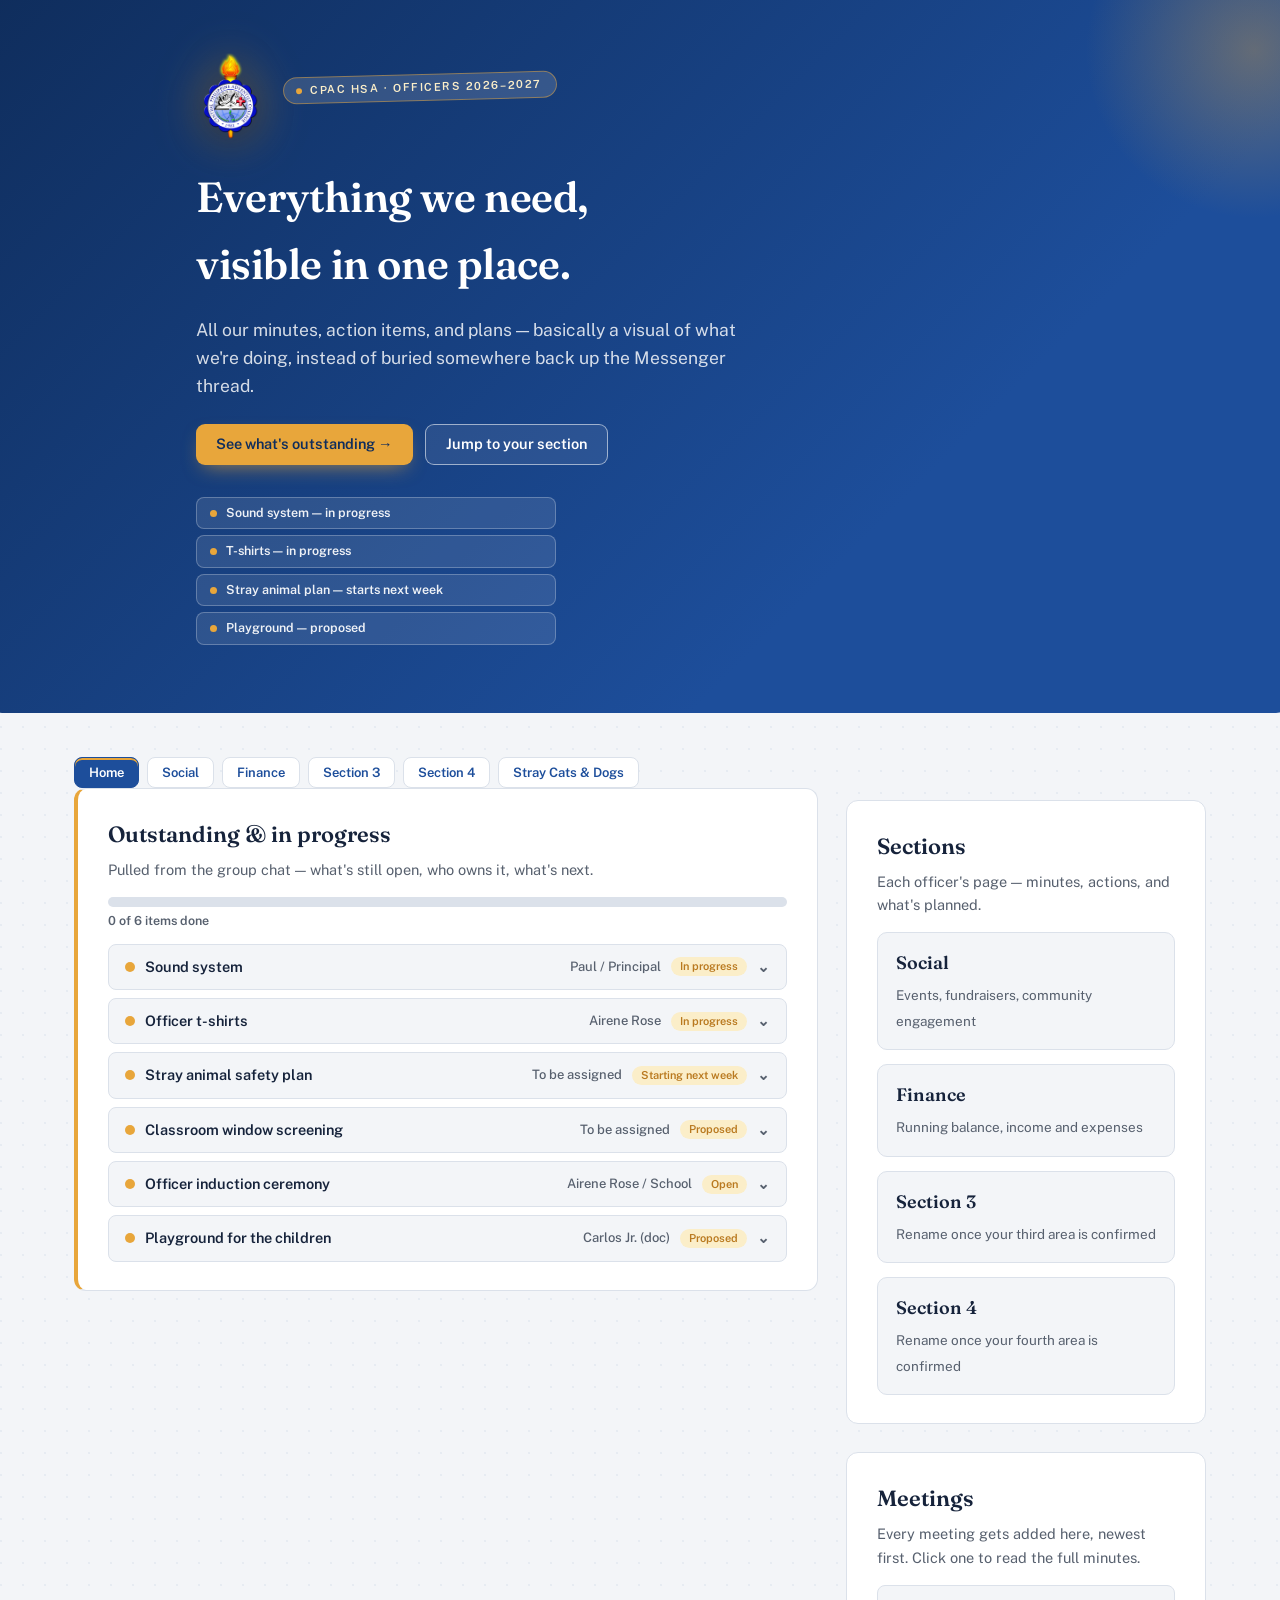
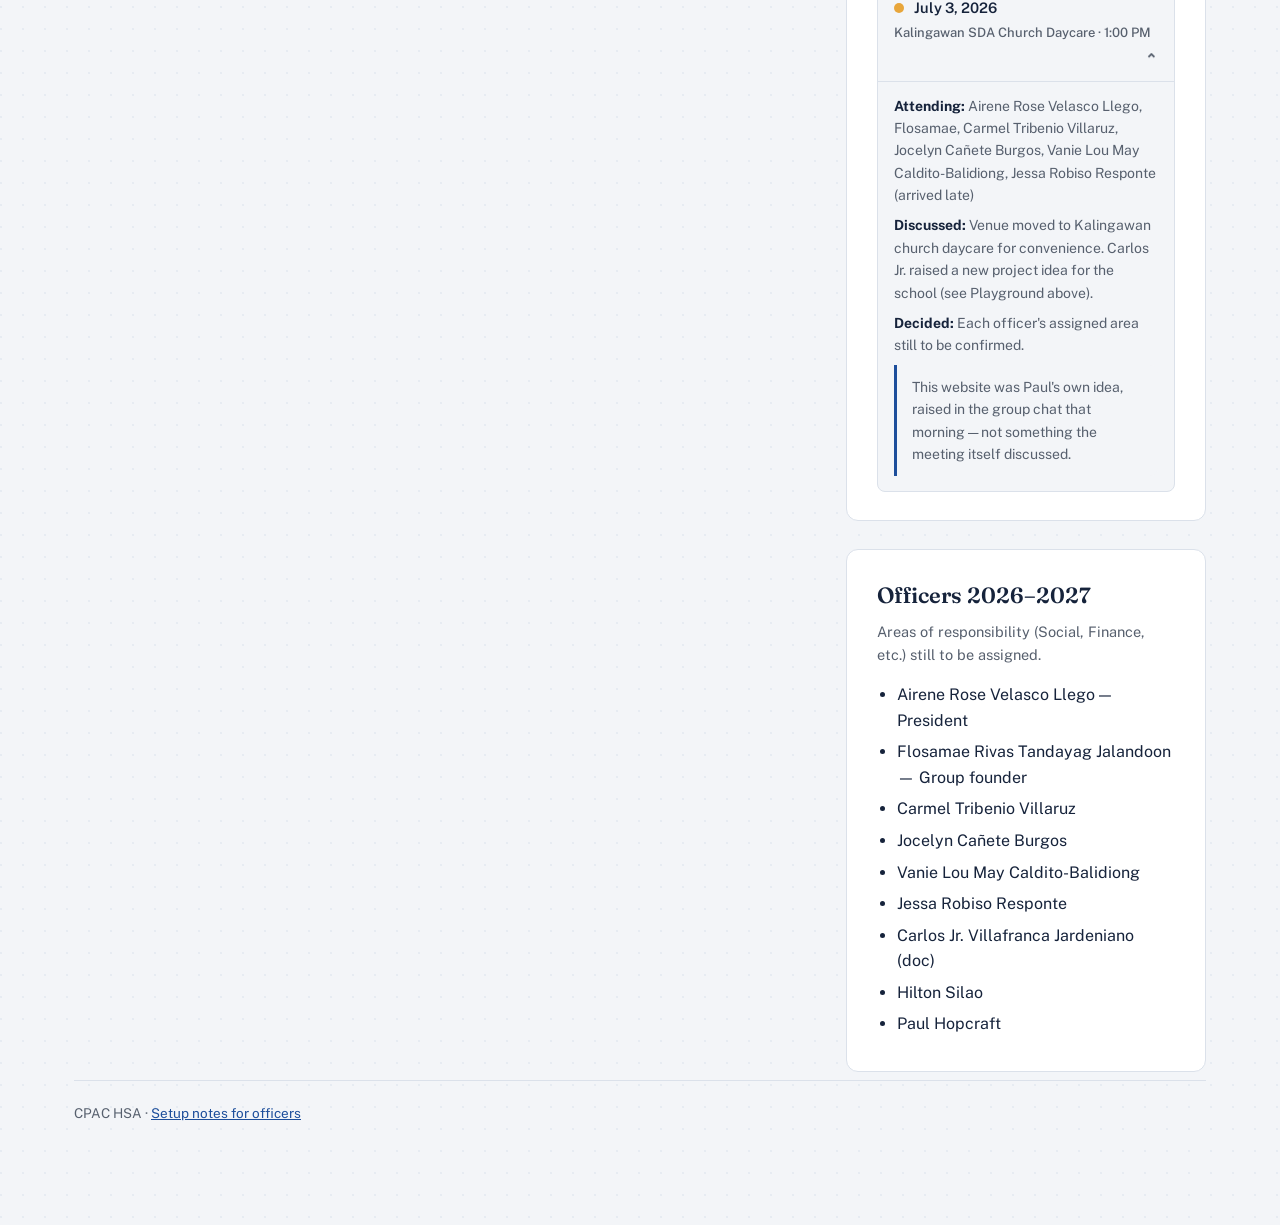
==== commit 06a25f48: "Move Outstanding items into a sticky right sidebar on desktop/tablet" ====
--- a/index.html
+++ b/index.html
@@ -31,7 +31,7 @@
   </div>
 </header>
 
-<div class="wrap">
+<div class="wrap wrap-wide">
   <nav class="sitenav">
     <a href="index.html" class="current">Home</a>
     <a href="social.html">Social</a>
@@ -41,7 +41,8 @@
     <a href="poll.html">Stray Cats &amp; Dogs</a>
   </nav>
 
-  <main>
+  <div class="layout">
+  <aside class="sidebar">
     <section class="card spotlight" id="outstanding">
       <h2>Outstanding &amp; in progress</h2>
       <p class="sub">Pulled from the group chat — what's still open, who owns it, what's next.</p>
@@ -122,7 +123,9 @@
         </details>
       </div>
     </section>
-
+  </aside>
+
+  <main>
     <section class="card" id="sections">
       <h2>Sections</h2>
       <p class="sub">Each officer's page — minutes, actions, and what's planned.</p>
@@ -182,6 +185,7 @@
       </ul>
     </section>
   </main>
+  </div>
 
   <footer>CPAC HSA · <a href="SETUP.md">Setup notes for officers</a></footer>
 </div>
--- a/assets/style.css
+++ b/assets/style.css
@@ -47,6 +47,14 @@
   margin:0;
 }
 .wrap{max-width:920px; margin:0 auto; padding:0 24px 100px;}
+.wrap-wide{max-width:1180px;}
+
+.layout{display:grid; grid-template-columns:1fr 360px; gap:28px; align-items:start;}
+.sidebar{position:sticky; top:20px;}
+@media (max-width:860px){
+  .layout{display:block;}
+  .sidebar{position:static; margin-bottom:28px;}
+}
 
 h1,h2,h3{
   font-family:'Fraunces',Georgia,serif;
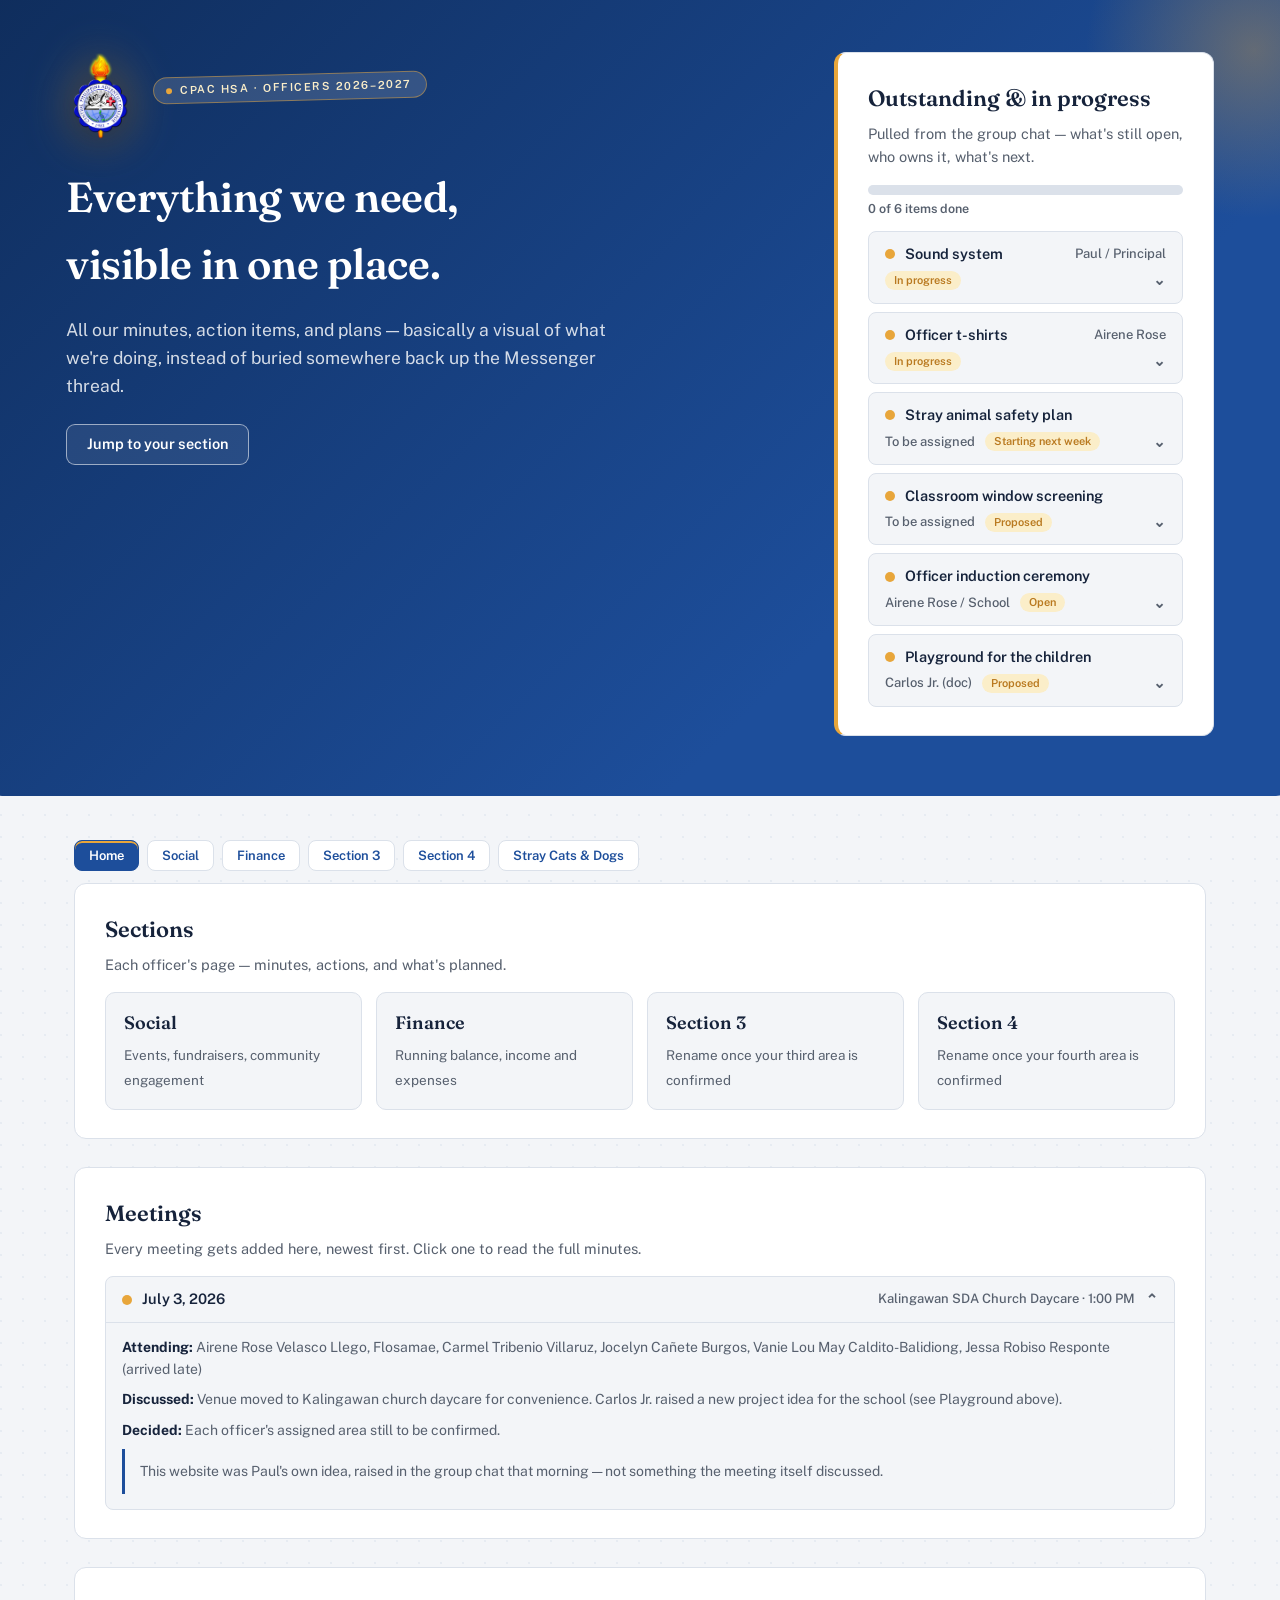
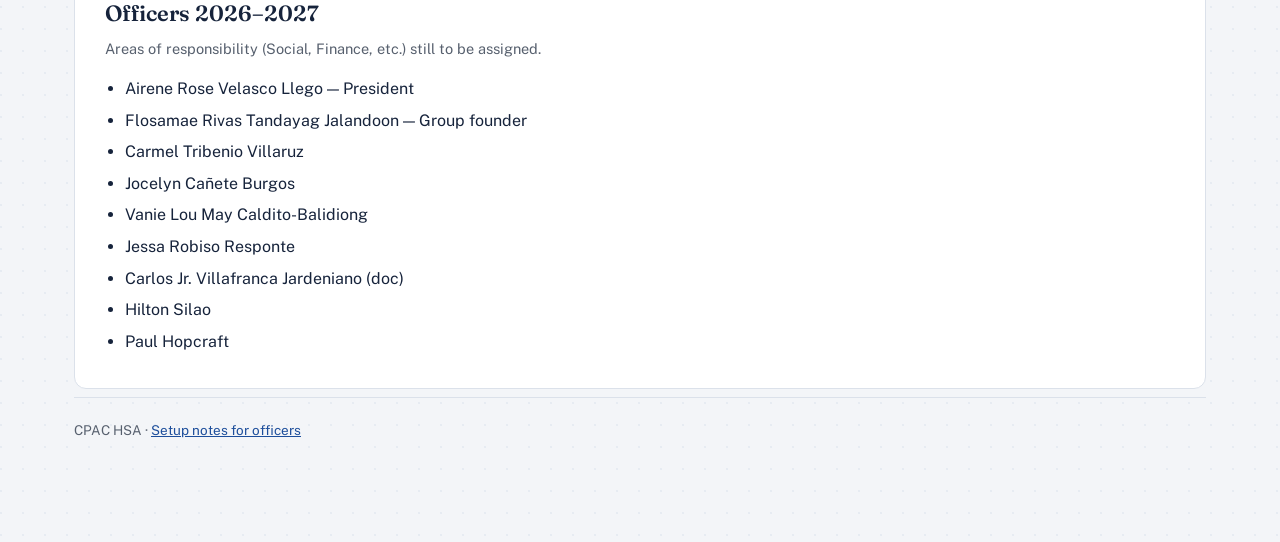
==== commit 1c894607: "Move Outstanding list into the hero itself so it's visible on load, no scrolling needed" ====
--- a/index.html
+++ b/index.html
@@ -10,23 +10,100 @@
 <body>
 <header class="masthead hero-band">
   <div class="hero-inner">
-    <div class="hero">
-      <div class="brandrow">
-        <img src="assets/logo-cpac.png" alt="Central Philippine Adventist College crest" class="crest">
-        <span class="badge"><span class="dot"></span>CPAC HSA · Officers 2026&ndash;2027</span>
+    <div class="hero-grid">
+      <div class="hero">
+        <div class="brandrow">
+          <img src="assets/logo-cpac.png" alt="Central Philippine Adventist College crest" class="crest">
+          <span class="badge"><span class="dot"></span>CPAC HSA · Officers 2026&ndash;2027</span>
+        </div>
+        <h1>Everything we need, visible in one place.</h1>
+        <p class="lede">All our minutes, action items, and plans — basically a visual of what we're doing, instead of buried somewhere back up the Messenger thread.</p>
+        <div class="hero-actions">
+          <a href="#sections" class="btn secondary">Jump to your section</a>
+        </div>
       </div>
-      <h1>Everything we need, visible in one place.</h1>
-      <p class="lede">All our minutes, action items, and plans — basically a visual of what we're doing, instead of buried somewhere back up the Messenger thread.</p>
-      <div class="hero-actions">
-        <a href="#outstanding" class="btn primary">See what's outstanding →</a>
-        <a href="#sections" class="btn secondary">Jump to your section</a>
-      </div>
-      <ul class="hero-chips">
-        <li><a href="#chip-sound"><span class="hc-dot"></span>Sound system — in progress</a></li>
-        <li><a href="#chip-tshirts"><span class="hc-dot"></span>T-shirts — in progress</a></li>
-        <li><a href="#chip-stray"><span class="hc-dot"></span>Stray animal plan — starts next week</a></li>
-        <li><a href="#chip-playground"><span class="hc-dot"></span>Playground — proposed</a></li>
-      </ul>
+      <aside class="hero-sidebar">
+        <section class="card spotlight" id="outstanding">
+          <h2>Outstanding &amp; in progress</h2>
+          <p class="sub">Pulled from the group chat — what's still open, who owns it, what's next.</p>
+          <div class="progress-track"><div class="progress-fill" id="outstanding-progress-fill"></div></div>
+          <p class="progress-label" id="outstanding-progress-label">Counting…</p>
+          <div class="agreed-list">
+            <details class="agreed-item" id="chip-sound">
+              <summary>
+                <span class="dot"></span>
+                <span class="ti-title">Sound system</span>
+                <span class="ti-owner">Paul / Principal</span>
+                <span class="status-pill open">In progress</span>
+              </summary>
+              <div class="agreed-detail">
+                <p>Target is a JBL sound system (~₱45,000) plus a mic (~₱7,000). Paul donated ₱20,000 already; the school promised to cover the rest as a refund tied to last year's iLearn payments.</p>
+                <p><strong>Next action:</strong> Paul spoke to the principal on July 2 — hoping to pick it up next week from the supplier (Jvs) once the school releases the remaining funds. Target is to have it ready before the induction ceremony.</p>
+              </div>
+            </details>
+            <details class="agreed-item" id="chip-tshirts">
+              <summary>
+                <span class="dot"></span>
+                <span class="ti-title">Officer t-shirts</span>
+                <span class="ti-owner">Airene Rose</span>
+                <span class="status-pill open">In progress</span>
+              </summary>
+              <div class="agreed-detail">
+                <p>Plain shirt (not polo, to keep the cost down), CPAC logo on the front. Back text and a possible motto are still being finalized — the group agreed to drop "HSA Officer" from the back since it's already on the front.</p>
+                <p><strong>Next action:</strong> Airene Rose is canvassing prices in Murcia (last reference was ₱350–400) before placing the order.</p>
+              </div>
+            </details>
+            <details class="agreed-item" id="chip-stray">
+              <summary>
+                <span class="dot"></span>
+                <span class="ti-title">Stray animal safety plan</span>
+                <span class="ti-owner">To be assigned</span>
+                <span class="status-pill open">Starting next week</span>
+              </summary>
+              <div class="agreed-detail">
+                <p>A parent was bitten by a stray cat on campus and needed rabies shots. The agreed approach is prevention, not culling: fence repair, campus clean-up, no dogs on campus, and screening classroom windows.</p>
+                <p><strong>Next action:</strong> Paul is providing the labor (bringing a helper down next week) — but no officer has taken ownership of seeing it through yet. <a href="poll.html">Full plan and breakdown →</a></p>
+              </div>
+            </details>
+            <details class="agreed-item">
+              <summary>
+                <span class="dot"></span>
+                <span class="ti-title">Classroom window screening</span>
+                <span class="ti-owner">To be assigned</span>
+                <span class="status-pill open">Proposed</span>
+              </summary>
+              <div class="agreed-detail">
+                <p>Jessa's idea, to keep cats (and insects/mosquitos) from getting into classrooms through the windows.</p>
+                <p><strong>Next action:</strong> Get quotes — could run as a per-classroom project once someone picks it up.</p>
+              </div>
+            </details>
+            <details class="agreed-item">
+              <summary>
+                <span class="dot"></span>
+                <span class="ti-title">Officer induction ceremony</span>
+                <span class="ti-owner">Airene Rose / School</span>
+                <span class="status-pill open">Open</span>
+              </summary>
+              <div class="agreed-detail">
+                <p>Ma'am Drocelyn raised this with Airene Rose — no date has been confirmed yet.</p>
+                <p><strong>Next action:</strong> The sound system purchase is being targeted to finish before the induction so it can be used there and presented to parents.</p>
+              </div>
+            </details>
+            <details class="agreed-item" id="chip-playground">
+              <summary>
+                <span class="dot"></span>
+                <span class="ti-title">Playground for the children</span>
+                <span class="ti-owner">Carlos Jr. (doc)</span>
+                <span class="status-pill open">Proposed</span>
+              </summary>
+              <div class="agreed-detail">
+                <p>Raised by Carlos Jr. at the July 3 meeting: <em>"Project suggestion ko is playground para sa mga bata"</em> — "My project suggestion is a playground for the children."</p>
+                <p><strong>Next action:</strong> Just a one-line proposal so far — no cost, location, or timeline discussed yet. Needs fleshing out at a future meeting.</p>
+              </div>
+            </details>
+          </div>
+        </section>
+      </aside>
     </div>
   </div>
 </header>
@@ -40,90 +117,6 @@
     <a href="section-4.html">Section 4</a>
     <a href="poll.html">Stray Cats &amp; Dogs</a>
   </nav>
-
-  <div class="layout">
-  <aside class="sidebar">
-    <section class="card spotlight" id="outstanding">
-      <h2>Outstanding &amp; in progress</h2>
-      <p class="sub">Pulled from the group chat — what's still open, who owns it, what's next.</p>
-      <div class="progress-track"><div class="progress-fill" id="outstanding-progress-fill"></div></div>
-      <p class="progress-label" id="outstanding-progress-label">Counting…</p>
-      <div class="agreed-list">
-        <details class="agreed-item" id="chip-sound">
-          <summary>
-            <span class="dot"></span>
-            <span class="ti-title">Sound system</span>
-            <span class="ti-owner">Paul / Principal</span>
-            <span class="status-pill open">In progress</span>
-          </summary>
-          <div class="agreed-detail">
-            <p>Target is a JBL sound system (~₱45,000) plus a mic (~₱7,000). Paul donated ₱20,000 already; the school promised to cover the rest as a refund tied to last year's iLearn payments.</p>
-            <p><strong>Next action:</strong> Paul spoke to the principal on July 2 — hoping to pick it up next week from the supplier (Jvs) once the school releases the remaining funds. Target is to have it ready before the induction ceremony.</p>
-          </div>
-        </details>
-        <details class="agreed-item" id="chip-tshirts">
-          <summary>
-            <span class="dot"></span>
-            <span class="ti-title">Officer t-shirts</span>
-            <span class="ti-owner">Airene Rose</span>
-            <span class="status-pill open">In progress</span>
-          </summary>
-          <div class="agreed-detail">
-            <p>Plain shirt (not polo, to keep the cost down), CPAC logo on the front. Back text and a possible motto are still being finalized — the group agreed to drop "HSA Officer" from the back since it's already on the front.</p>
-            <p><strong>Next action:</strong> Airene Rose is canvassing prices in Murcia (last reference was ₱350–400) before placing the order.</p>
-          </div>
-        </details>
-        <details class="agreed-item" id="chip-stray">
-          <summary>
-            <span class="dot"></span>
-            <span class="ti-title">Stray animal safety plan</span>
-            <span class="ti-owner">To be assigned</span>
-            <span class="status-pill open">Starting next week</span>
-          </summary>
-          <div class="agreed-detail">
-            <p>A parent was bitten by a stray cat on campus and needed rabies shots. The agreed approach is prevention, not culling: fence repair, campus clean-up, no dogs on campus, and screening classroom windows.</p>
-            <p><strong>Next action:</strong> Paul is providing the labor (bringing a helper down next week) — but no officer has taken ownership of seeing it through yet. <a href="poll.html">Full plan and breakdown →</a></p>
-          </div>
-        </details>
-        <details class="agreed-item">
-          <summary>
-            <span class="dot"></span>
-            <span class="ti-title">Classroom window screening</span>
-            <span class="ti-owner">To be assigned</span>
-            <span class="status-pill open">Proposed</span>
-          </summary>
-          <div class="agreed-detail">
-            <p>Jessa's idea, to keep cats (and insects/mosquitos) from getting into classrooms through the windows.</p>
-            <p><strong>Next action:</strong> Get quotes — could run as a per-classroom project once someone picks it up.</p>
-          </div>
-        </details>
-        <details class="agreed-item">
-          <summary>
-            <span class="dot"></span>
-            <span class="ti-title">Officer induction ceremony</span>
-            <span class="ti-owner">Airene Rose / School</span>
-            <span class="status-pill open">Open</span>
-          </summary>
-          <div class="agreed-detail">
-            <p>Ma'am Drocelyn raised this with Airene Rose — no date has been confirmed yet.</p>
-            <p><strong>Next action:</strong> The sound system purchase is being targeted to finish before the induction so it can be used there and presented to parents.</p>
-          </div>
-        </details>
-        <details class="agreed-item" id="chip-playground">
-          <summary>
-            <span class="dot"></span>
-            <span class="ti-title">Playground for the children</span>
-            <span class="ti-owner">Carlos Jr. (doc)</span>
-            <span class="status-pill open">Proposed</span>
-          </summary>
-          <div class="agreed-detail">
-            <p>Raised by Carlos Jr. at the July 3 meeting: <em>"Project suggestion ko is playground para sa mga bata"</em> — "My project suggestion is a playground for the children."</p>
-            <p><strong>Next action:</strong> Just a one-line proposal so far — no cost, location, or timeline discussed yet. Needs fleshing out at a future meeting.</p>
-          </div>
-        </details>
-      </div>
-    </section>
-  </aside>
 
   <main>
     <section class="card" id="sections">
@@ -185,7 +178,6 @@
       </ul>
     </section>
   </main>
-  </div>
 
   <footer>CPAC HSA · <a href="SETUP.md">Setup notes for officers</a></footer>
 </div>
--- a/assets/style.css
+++ b/assets/style.css
@@ -48,13 +48,6 @@
 }
 .wrap{max-width:920px; margin:0 auto; padding:0 24px 100px;}
 .wrap-wide{max-width:1180px;}
-
-.layout{display:grid; grid-template-columns:1fr 360px; gap:28px; align-items:start;}
-.sidebar{position:sticky; top:20px;}
-@media (max-width:860px){
-  .layout{display:block;}
-  .sidebar{position:static; margin-bottom:28px;}
-}
 
 h1,h2,h3{
   font-family:'Fraunces',Georgia,serif;
@@ -131,7 +124,12 @@
   pointer-events:none;
 }
 .hero-band .wrap{padding:0; max-width:100%;}
-.hero-inner{max-width:920px; margin:0 auto; padding:0 16px; position:relative;}
+.hero-inner{max-width:1180px; margin:0 auto; padding:0 16px; position:relative;}
+.hero-grid{display:grid; grid-template-columns:1fr 380px; gap:36px; align-items:start;}
+@media (max-width:860px){
+  .hero-grid{display:block;}
+  .hero-sidebar{margin-top:28px;}
+}
 .hero{display:flex; flex-direction:column; gap:18px; padding-bottom:8px;}
 .hero .brandrow{margin-bottom:6px;}
 .hero .crest{height:88px; filter:drop-shadow(0 6px 18px rgba(0,0,0,0.35)) drop-shadow(0 0 24px rgba(232,166,59,0.45));}
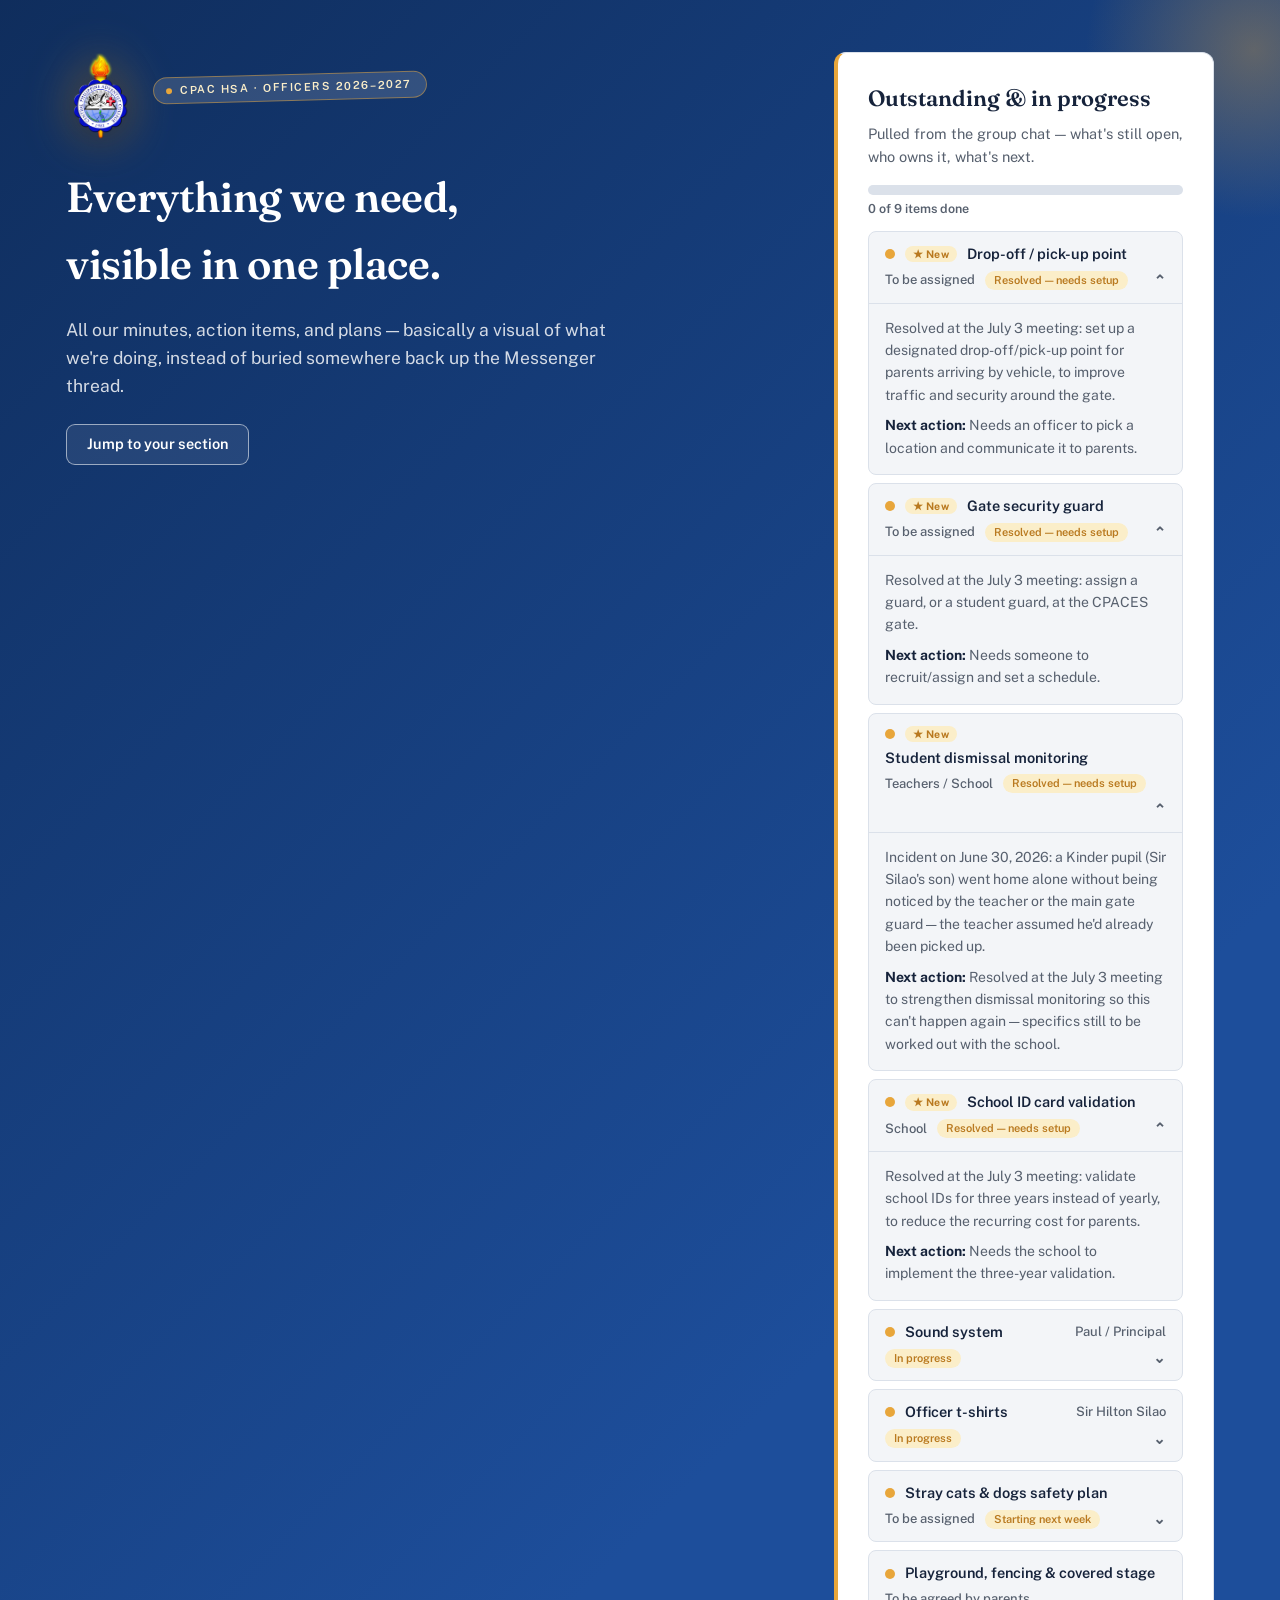
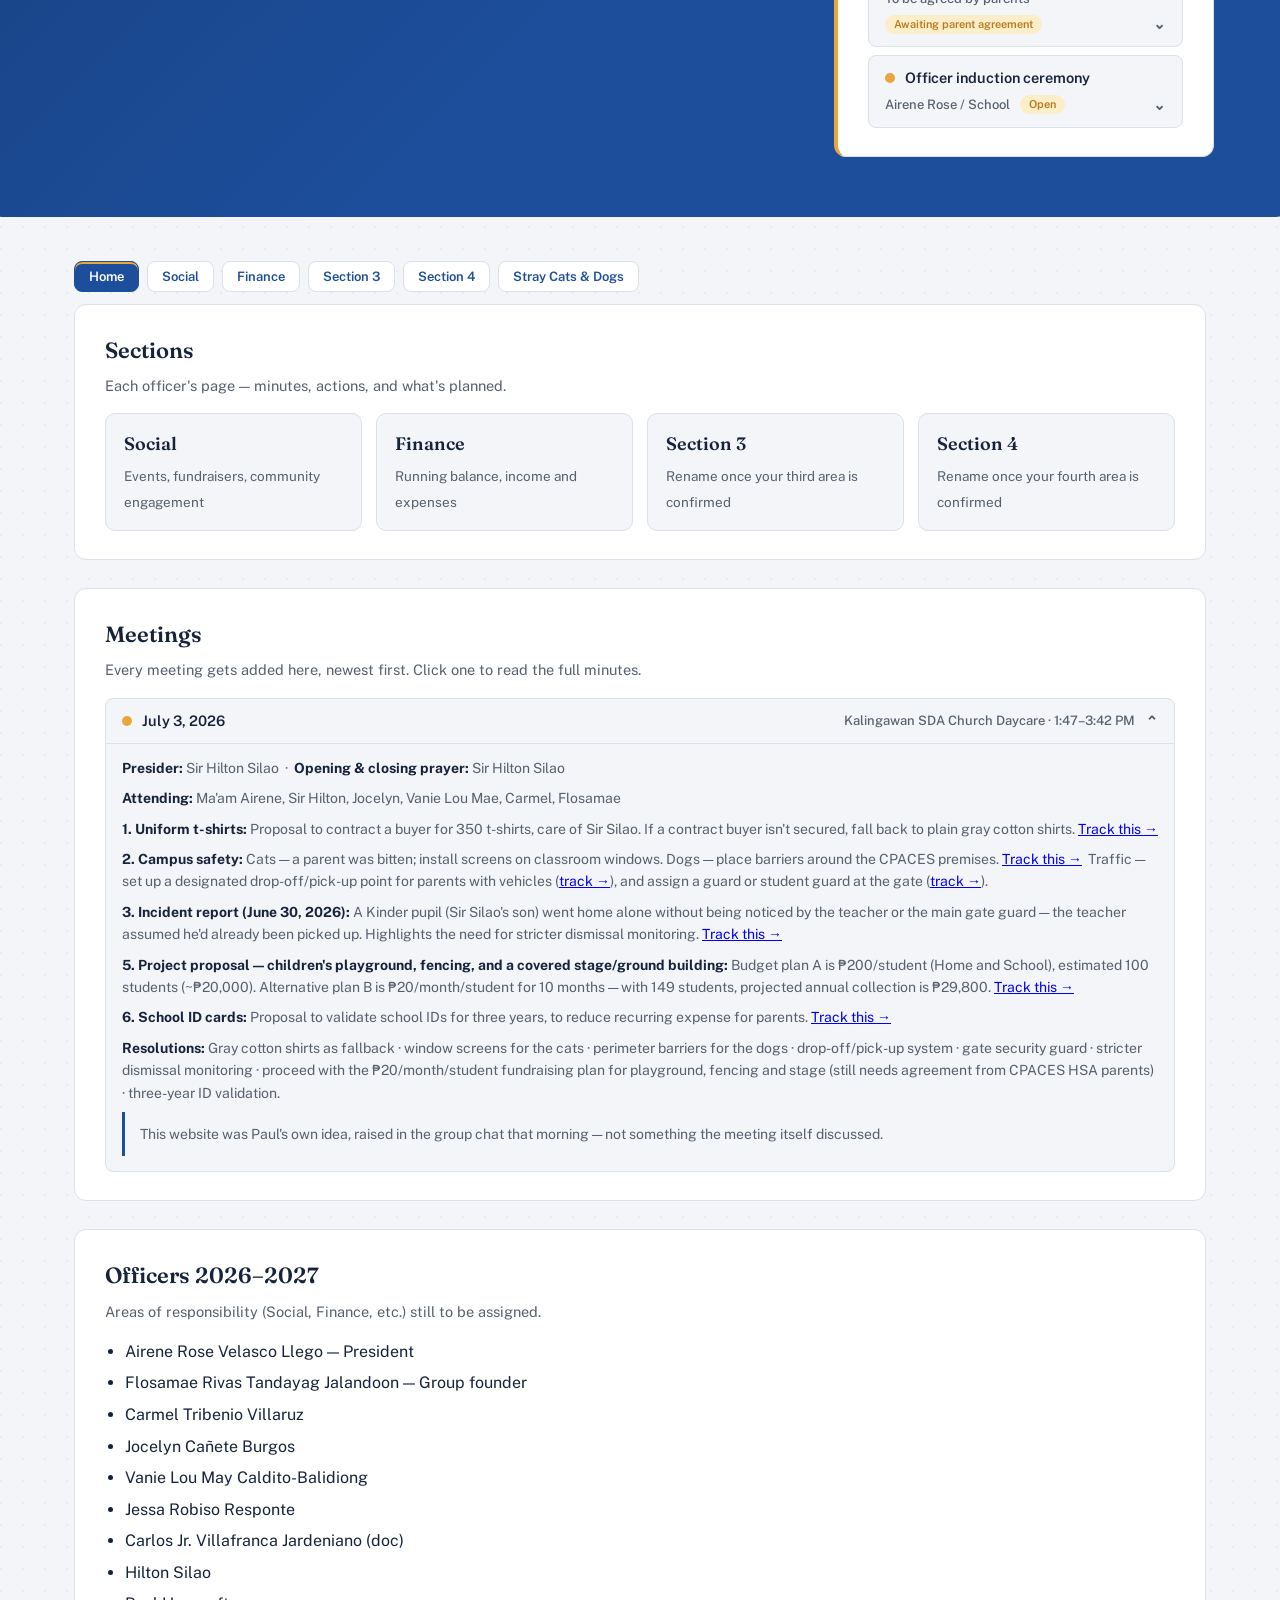
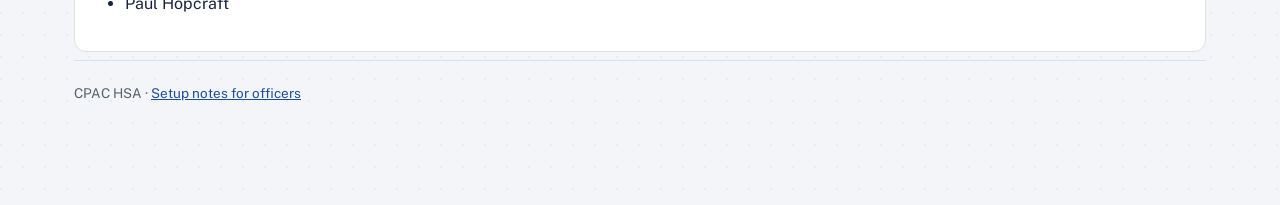
==== commit a1571d0f: "Add July 3 meeting continuation: playground budget, ID cards, safety resolutions with New badges" ====
--- a/index.html
+++ b/index.html
@@ -29,6 +29,58 @@
           <div class="progress-track"><div class="progress-fill" id="outstanding-progress-fill"></div></div>
           <p class="progress-label" id="outstanding-progress-label">Counting…</p>
           <div class="agreed-list">
+            <details class="agreed-item" id="chip-dropoff" open>
+              <summary>
+                <span class="dot"></span>
+                <span class="new-badge">&#9733; New</span>
+                <span class="ti-title">Drop-off / pick-up point</span>
+                <span class="ti-owner">To be assigned</span>
+                <span class="status-pill open">Resolved — needs setup</span>
+              </summary>
+              <div class="agreed-detail">
+                <p>Resolved at the July 3 meeting: set up a designated drop-off/pick-up point for parents arriving by vehicle, to improve traffic and security around the gate.</p>
+                <p><strong>Next action:</strong> Needs an officer to pick a location and communicate it to parents.</p>
+              </div>
+            </details>
+            <details class="agreed-item" id="chip-gate" open>
+              <summary>
+                <span class="dot"></span>
+                <span class="new-badge">&#9733; New</span>
+                <span class="ti-title">Gate security guard</span>
+                <span class="ti-owner">To be assigned</span>
+                <span class="status-pill open">Resolved — needs setup</span>
+              </summary>
+              <div class="agreed-detail">
+                <p>Resolved at the July 3 meeting: assign a guard, or a student guard, at the CPACES gate.</p>
+                <p><strong>Next action:</strong> Needs someone to recruit/assign and set a schedule.</p>
+              </div>
+            </details>
+            <details class="agreed-item" id="chip-dismissal" open>
+              <summary>
+                <span class="dot"></span>
+                <span class="new-badge">&#9733; New</span>
+                <span class="ti-title">Student dismissal monitoring</span>
+                <span class="ti-owner">Teachers / School</span>
+                <span class="status-pill open">Resolved — needs setup</span>
+              </summary>
+              <div class="agreed-detail">
+                <p>Incident on June 30, 2026: a Kinder pupil (Sir Silao's son) went home alone without being noticed by the teacher or the main gate guard — the teacher assumed he'd already been picked up.</p>
+                <p><strong>Next action:</strong> Resolved at the July 3 meeting to strengthen dismissal monitoring so this can't happen again — specifics still to be worked out with the school.</p>
+              </div>
+            </details>
+            <details class="agreed-item" id="chip-idcard" open>
+              <summary>
+                <span class="dot"></span>
+                <span class="new-badge">&#9733; New</span>
+                <span class="ti-title">School ID card validation</span>
+                <span class="ti-owner">School</span>
+                <span class="status-pill open">Resolved — needs setup</span>
+              </summary>
+              <div class="agreed-detail">
+                <p>Resolved at the July 3 meeting: validate school IDs for three years instead of yearly, to reduce the recurring cost for parents.</p>
+                <p><strong>Next action:</strong> Needs the school to implement the three-year validation.</p>
+              </div>
+            </details>
             <details class="agreed-item" id="chip-sound">
               <summary>
                 <span class="dot"></span>
@@ -45,36 +97,37 @@
               <summary>
                 <span class="dot"></span>
                 <span class="ti-title">Officer t-shirts</span>
-                <span class="ti-owner">Airene Rose</span>
+                <span class="ti-owner">Sir Hilton Silao</span>
                 <span class="status-pill open">In progress</span>
               </summary>
               <div class="agreed-detail">
-                <p>Plain shirt (not polo, to keep the cost down), CPAC logo on the front. Back text and a possible motto are still being finalized — the group agreed to drop "HSA Officer" from the back since it's already on the front.</p>
-                <p><strong>Next action:</strong> Airene Rose is canvassing prices in Murcia (last reference was ₱350–400) before placing the order.</p>
+                <p>Decided at the July 3 meeting: contract a buyer for 350 t-shirts, care of Sir Silao. If a contract buyer isn't secured, fall back to plain gray cotton shirts.</p>
+                <p><strong>Next action:</strong> Sir Silao to confirm whether a contract buyer's been secured; gray cotton is the agreed fallback.</p>
               </div>
             </details>
             <details class="agreed-item" id="chip-stray">
               <summary>
                 <span class="dot"></span>
-                <span class="ti-title">Stray animal safety plan</span>
+                <span class="ti-title">Stray cats &amp; dogs safety plan</span>
                 <span class="ti-owner">To be assigned</span>
                 <span class="status-pill open">Starting next week</span>
               </summary>
               <div class="agreed-detail">
-                <p>A parent was bitten by a stray cat on campus and needed rabies shots. The agreed approach is prevention, not culling: fence repair, campus clean-up, no dogs on campus, and screening classroom windows.</p>
-                <p><strong>Next action:</strong> Paul is providing the labor (bringing a helper down next week) — but no officer has taken ownership of seeing it through yet. <a href="poll.html">Full plan and breakdown →</a></p>
-              </div>
-            </details>
-            <details class="agreed-item">
-              <summary>
-                <span class="dot"></span>
-                <span class="ti-title">Classroom window screening</span>
-                <span class="ti-owner">To be assigned</span>
-                <span class="status-pill open">Proposed</span>
-              </summary>
-              <div class="agreed-detail">
-                <p>Jessa's idea, to keep cats (and insects/mosquitos) from getting into classrooms through the windows.</p>
-                <p><strong>Next action:</strong> Get quotes — could run as a per-classroom project once someone picks it up.</p>
+                <p>A parent was bitten by a stray cat on campus and needed rabies shots. Resolved at the July 3 meeting: install screens on classroom windows (cats) and place barriers around the CPACES premises (dogs) — no culling, no poisoning.</p>
+                <p><strong>Next action:</strong> Paul is providing labor for the perimeter/cleanup side (bringing a helper down next week) — but no officer has taken ownership of seeing the window screens through yet. <a href="poll.html">Full plan and breakdown →</a></p>
+              </div>
+            </details>
+            <details class="agreed-item" id="chip-playground">
+              <summary>
+                <span class="dot"></span>
+                <span class="ti-title">Playground, fencing &amp; covered stage</span>
+                <span class="ti-owner">To be agreed by parents</span>
+                <span class="status-pill open">Awaiting parent agreement</span>
+              </summary>
+              <div class="agreed-detail">
+                <p>Originally raised by Carlos Jr. as a one-liner; fleshed out into a full project at the July 3 meeting — a children's playground, fencing, and a covered stage/ground building.</p>
+                <p><strong>Budget:</strong> Plan A — ₱200/student, ~100 students (~₱20,000 one-time). Plan B (the one resolved to proceed with) — ₱20/month/student for 10 months; with 149 students, projected annual collection is ₱29,800.</p>
+                <p><strong>Next action:</strong> Still needs to be agreed by the CPACES HSA parents before it can start.</p>
               </div>
             </details>
             <details class="agreed-item">
@@ -87,18 +140,6 @@
               <div class="agreed-detail">
                 <p>Ma'am Drocelyn raised this with Airene Rose — no date has been confirmed yet.</p>
                 <p><strong>Next action:</strong> The sound system purchase is being targeted to finish before the induction so it can be used there and presented to parents.</p>
-              </div>
-            </details>
-            <details class="agreed-item" id="chip-playground">
-              <summary>
-                <span class="dot"></span>
-                <span class="ti-title">Playground for the children</span>
-                <span class="ti-owner">Carlos Jr. (doc)</span>
-                <span class="status-pill open">Proposed</span>
-              </summary>
-              <div class="agreed-detail">
-                <p>Raised by Carlos Jr. at the July 3 meeting: <em>"Project suggestion ko is playground para sa mga bata"</em> — "My project suggestion is a playground for the children."</p>
-                <p><strong>Next action:</strong> Just a one-line proposal so far — no cost, location, or timeline discussed yet. Needs fleshing out at a future meeting.</p>
               </div>
             </details>
           </div>
@@ -150,12 +191,17 @@
           <summary>
             <span class="dot"></span>
             <span class="ti-title">July 3, 2026</span>
-            <span class="ti-owner">Kalingawan SDA Church Daycare · 1:00 PM</span>
+            <span class="ti-owner">Kalingawan SDA Church Daycare · 1:47&ndash;3:42 PM</span>
           </summary>
           <div class="agreed-detail">
-            <p><strong>Attending:</strong> Airene Rose Velasco Llego, Flosamae, Carmel Tribenio Villaruz, Jocelyn Cañete Burgos, Vanie Lou May Caldito-Balidiong, Jessa Robiso Responte (arrived late)</p>
-            <p><strong>Discussed:</strong> Venue moved to Kalingawan church daycare for convenience. Carlos Jr. raised a new project idea for the school (see Playground above).</p>
-            <p><strong>Decided:</strong> Each officer's assigned area still to be confirmed.</p>
+            <p><strong>Presider:</strong> Sir Hilton Silao &nbsp;·&nbsp; <strong>Opening &amp; closing prayer:</strong> Sir Hilton Silao</p>
+            <p><strong>Attending:</strong> Ma'am Airene, Sir Hilton, Jocelyn, Vanie Lou Mae, Carmel, Flosamae</p>
+            <p><strong>1. Uniform t-shirts:</strong> Proposal to contract a buyer for 350 t-shirts, care of Sir Silao. If a contract buyer isn't secured, fall back to plain gray cotton shirts. <a href="#chip-tshirts">Track this →</a></p>
+            <p><strong>2. Campus safety:</strong> Cats — a parent was bitten; install screens on classroom windows. Dogs — place barriers around the CPACES premises. <a href="#chip-stray">Track this →</a> &nbsp;Traffic — set up a designated drop-off/pick-up point for parents with vehicles (<a href="#chip-dropoff">track →</a>), and assign a guard or student guard at the gate (<a href="#chip-gate">track →</a>).</p>
+            <p><strong>3. Incident report (June 30, 2026):</strong> A Kinder pupil (Sir Silao's son) went home alone without being noticed by the teacher or the main gate guard — the teacher assumed he'd already been picked up. Highlights the need for stricter dismissal monitoring. <a href="#chip-dismissal">Track this →</a></p>
+            <p><strong>5. Project proposal — children's playground, fencing, and a covered stage/ground building:</strong> Budget plan A is ₱200/student (Home and School), estimated 100 students (~₱20,000). Alternative plan B is ₱20/month/student for 10 months — with 149 students, projected annual collection is ₱29,800. <a href="#chip-playground">Track this →</a></p>
+            <p><strong>6. School ID cards:</strong> Proposal to validate school IDs for three years, to reduce recurring expense for parents. <a href="#chip-idcard">Track this →</a></p>
+            <p><strong>Resolutions:</strong> Gray cotton shirts as fallback · window screens for the cats · perimeter barriers for the dogs · drop-off/pick-up system · gate security guard · stricter dismissal monitoring · proceed with the ₱20/month/student fundraising plan for playground, fencing and stage (still needs agreement from CPACES HSA parents) · three-year ID validation.</p>
             <p class="note">This website was Paul's own idea, raised in the group chat that morning — not something the meeting itself discussed.</p>
           </div>
         </details>
--- a/assets/style.css
+++ b/assets/style.css
@@ -286,6 +286,16 @@
 .agreed-item summary .dot{width:10px; height:10px; border-radius:50%; background:var(--gold); flex:none;}
 .agreed-item summary .ti-title{flex:1 1 auto; min-width:140px;}
 .agreed-item summary .ti-owner{color:var(--ink-soft); font-weight:500; font-size:13px; white-space:nowrap;}
+.new-badge{
+  font:700 10.5px/1 'Public Sans',sans-serif;
+  letter-spacing:.04em;
+  color:var(--gold-deep);
+  background:var(--gold-dim);
+  padding:3px 8px;
+  border-radius:999px;
+  white-space:nowrap;
+  flex:none;
+}
 .agreed-item summary::after{
   content:"⌄";
   margin-left:auto;
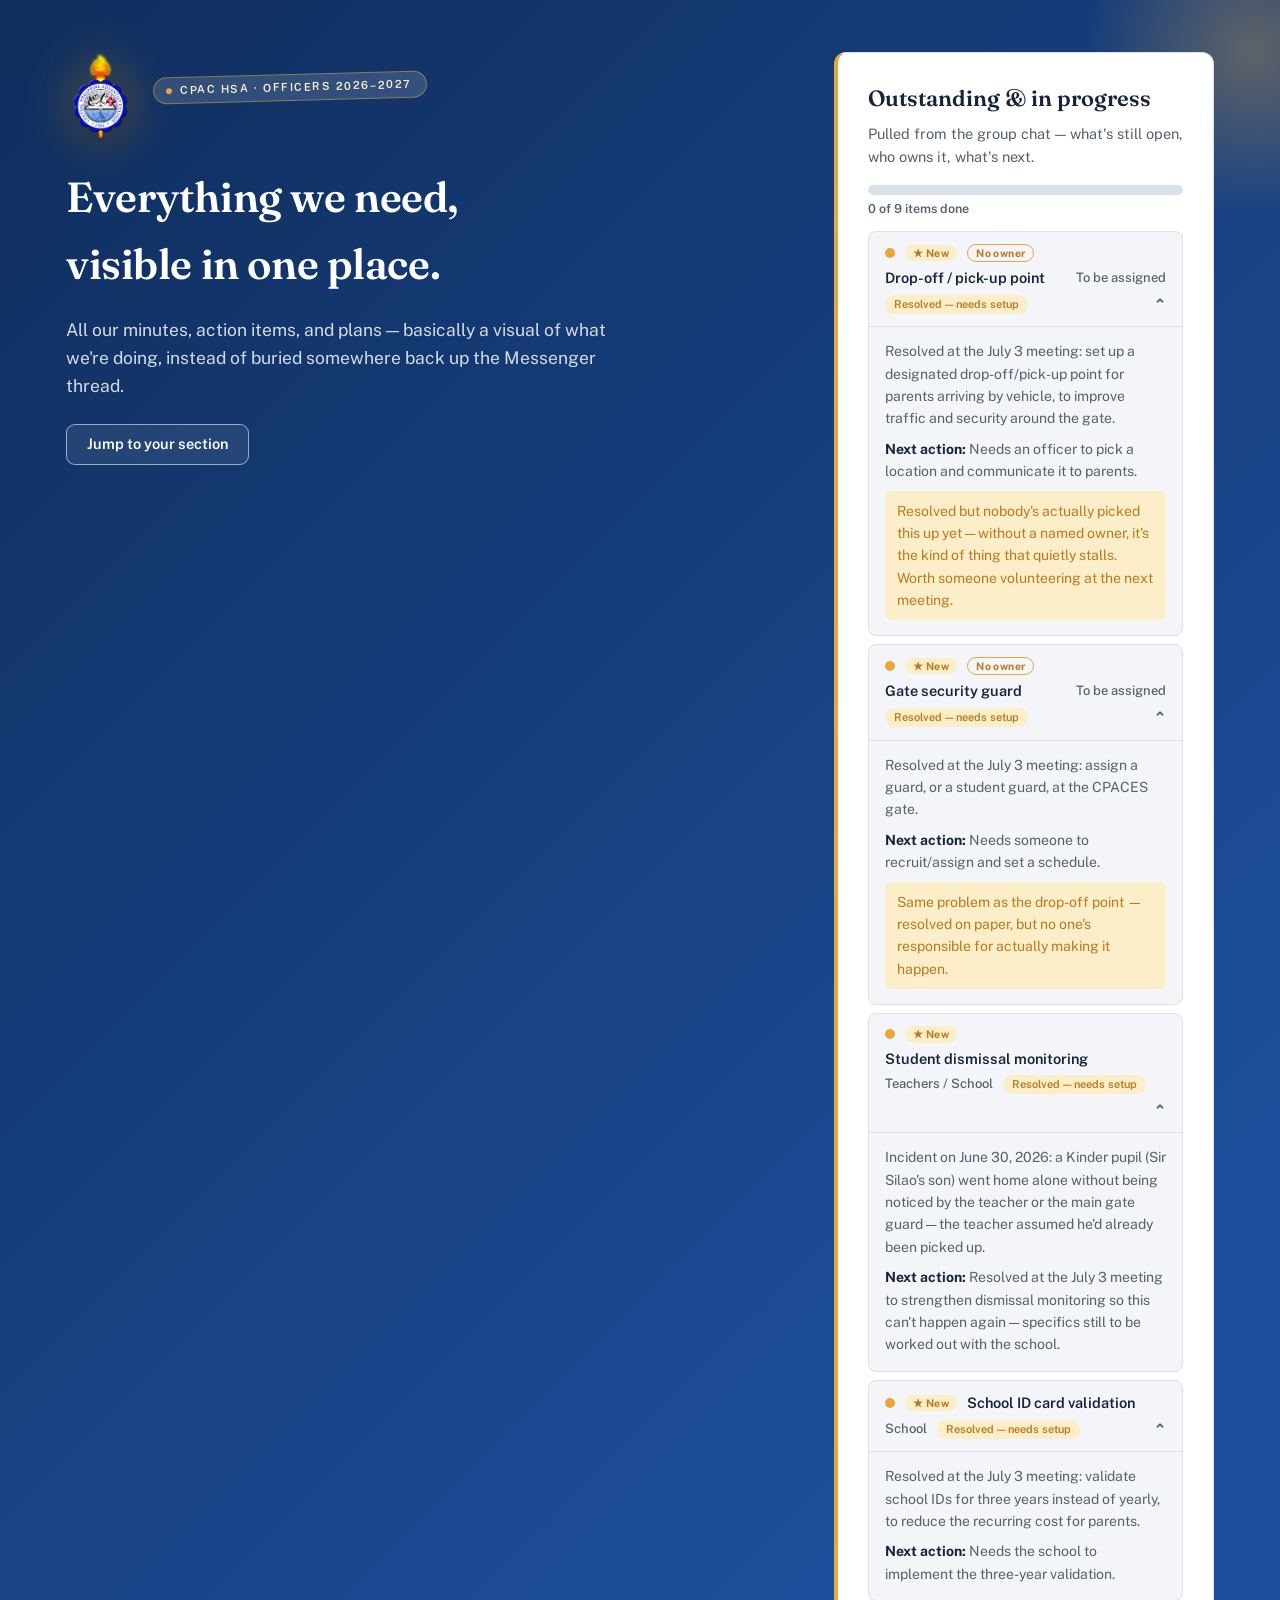
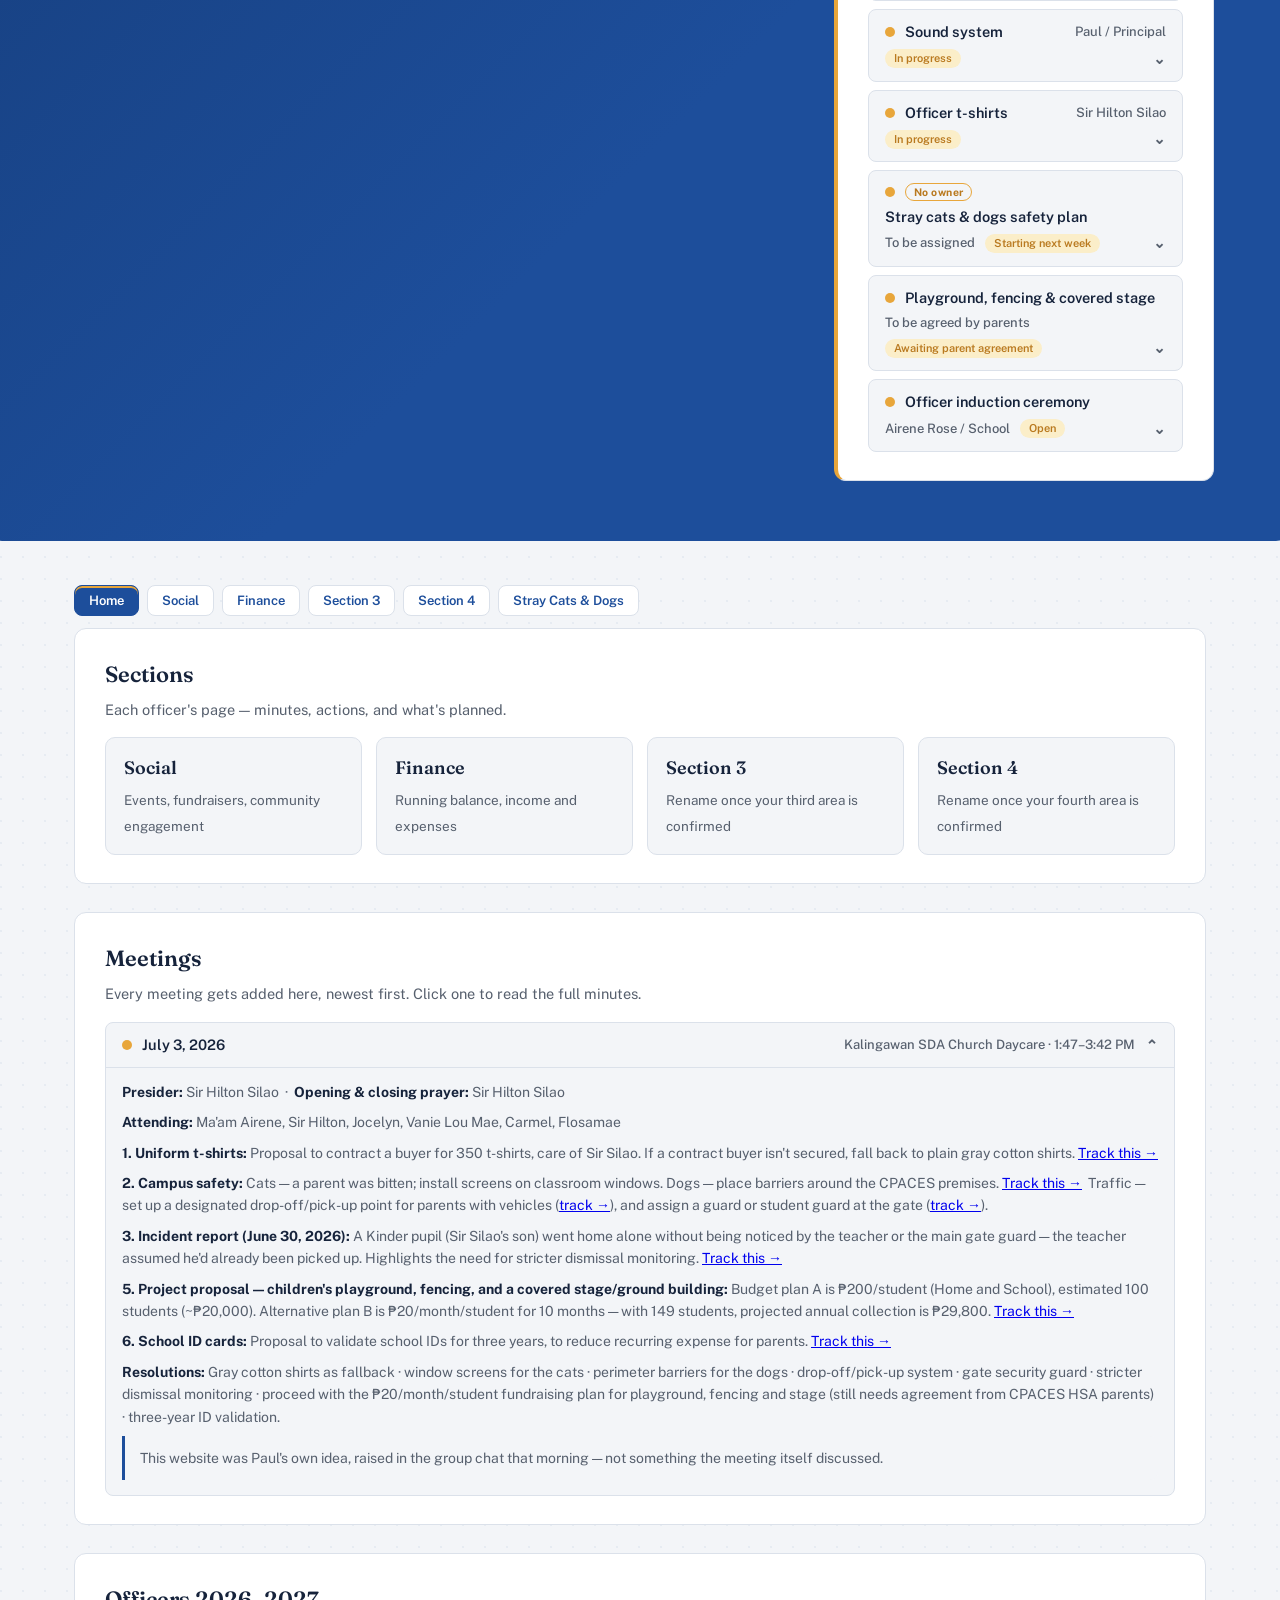
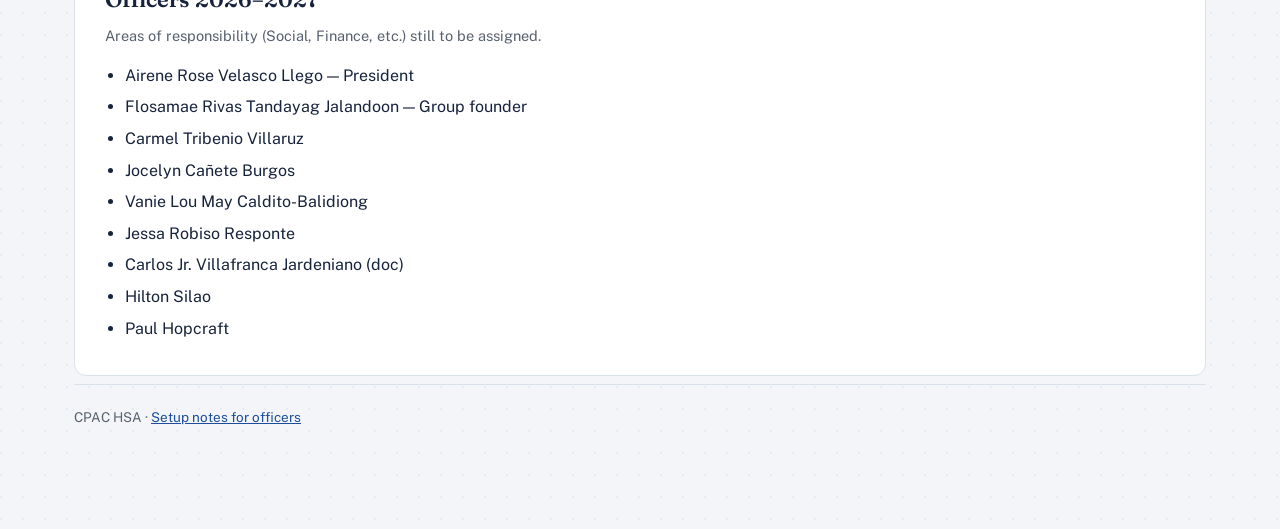
==== commit 88e15e87: "Flag unowned action items with a No owner badge and honest commentary" ====
--- a/index.html
+++ b/index.html
@@ -33,6 +33,7 @@
               <summary>
                 <span class="dot"></span>
                 <span class="new-badge">&#9733; New</span>
+                <span class="owner-flag">No owner</span>
                 <span class="ti-title">Drop-off / pick-up point</span>
                 <span class="ti-owner">To be assigned</span>
                 <span class="status-pill open">Resolved — needs setup</span>
@@ -40,12 +41,14 @@
               <div class="agreed-detail">
                 <p>Resolved at the July 3 meeting: set up a designated drop-off/pick-up point for parents arriving by vehicle, to improve traffic and security around the gate.</p>
                 <p><strong>Next action:</strong> Needs an officer to pick a location and communicate it to parents.</p>
+                <p class="flagged">Resolved but nobody's actually picked this up yet — without a named owner, it's the kind of thing that quietly stalls. Worth someone volunteering at the next meeting.</p>
               </div>
             </details>
             <details class="agreed-item" id="chip-gate" open>
               <summary>
                 <span class="dot"></span>
                 <span class="new-badge">&#9733; New</span>
+                <span class="owner-flag">No owner</span>
                 <span class="ti-title">Gate security guard</span>
                 <span class="ti-owner">To be assigned</span>
                 <span class="status-pill open">Resolved — needs setup</span>
@@ -53,6 +56,7 @@
               <div class="agreed-detail">
                 <p>Resolved at the July 3 meeting: assign a guard, or a student guard, at the CPACES gate.</p>
                 <p><strong>Next action:</strong> Needs someone to recruit/assign and set a schedule.</p>
+                <p class="flagged">Same problem as the drop-off point — resolved on paper, but no one's responsible for actually making it happen.</p>
               </div>
             </details>
             <details class="agreed-item" id="chip-dismissal" open>
@@ -108,6 +112,7 @@
             <details class="agreed-item" id="chip-stray">
               <summary>
                 <span class="dot"></span>
+                <span class="owner-flag">No owner</span>
                 <span class="ti-title">Stray cats &amp; dogs safety plan</span>
                 <span class="ti-owner">To be assigned</span>
                 <span class="status-pill open">Starting next week</span>
@@ -115,6 +120,7 @@
               <div class="agreed-detail">
                 <p>A parent was bitten by a stray cat on campus and needed rabies shots. Resolved at the July 3 meeting: install screens on classroom windows (cats) and place barriers around the CPACES premises (dogs) — no culling, no poisoning.</p>
                 <p><strong>Next action:</strong> Paul is providing labor for the perimeter/cleanup side (bringing a helper down next week) — but no officer has taken ownership of seeing the window screens through yet. <a href="poll.html">Full plan and breakdown →</a></p>
+                <p class="flagged">This one's a genuine safety issue with an actual bite already on record — it shouldn't be the item with no clear owner. Worth someone claiming the window-screen half specifically, since Paul's only covering the fence/cleanup side.</p>
               </div>
             </details>
             <details class="agreed-item" id="chip-playground">
--- a/assets/style.css
+++ b/assets/style.css
@@ -296,6 +296,23 @@
   white-space:nowrap;
   flex:none;
 }
+.owner-flag{
+  font:700 10.5px/1 'Public Sans',sans-serif;
+  letter-spacing:.04em;
+  color:var(--gold-deep);
+  background:transparent;
+  border:1.5px solid var(--gold);
+  padding:2.5px 8px;
+  border-radius:999px;
+  white-space:nowrap;
+  flex:none;
+}
+.agreed-detail p.flagged{
+  color:var(--gold-deep);
+  background:var(--gold-dim);
+  padding:9px 12px;
+  border-radius:6px;
+}
 .agreed-item summary::after{
   content:"⌄";
   margin-left:auto;
